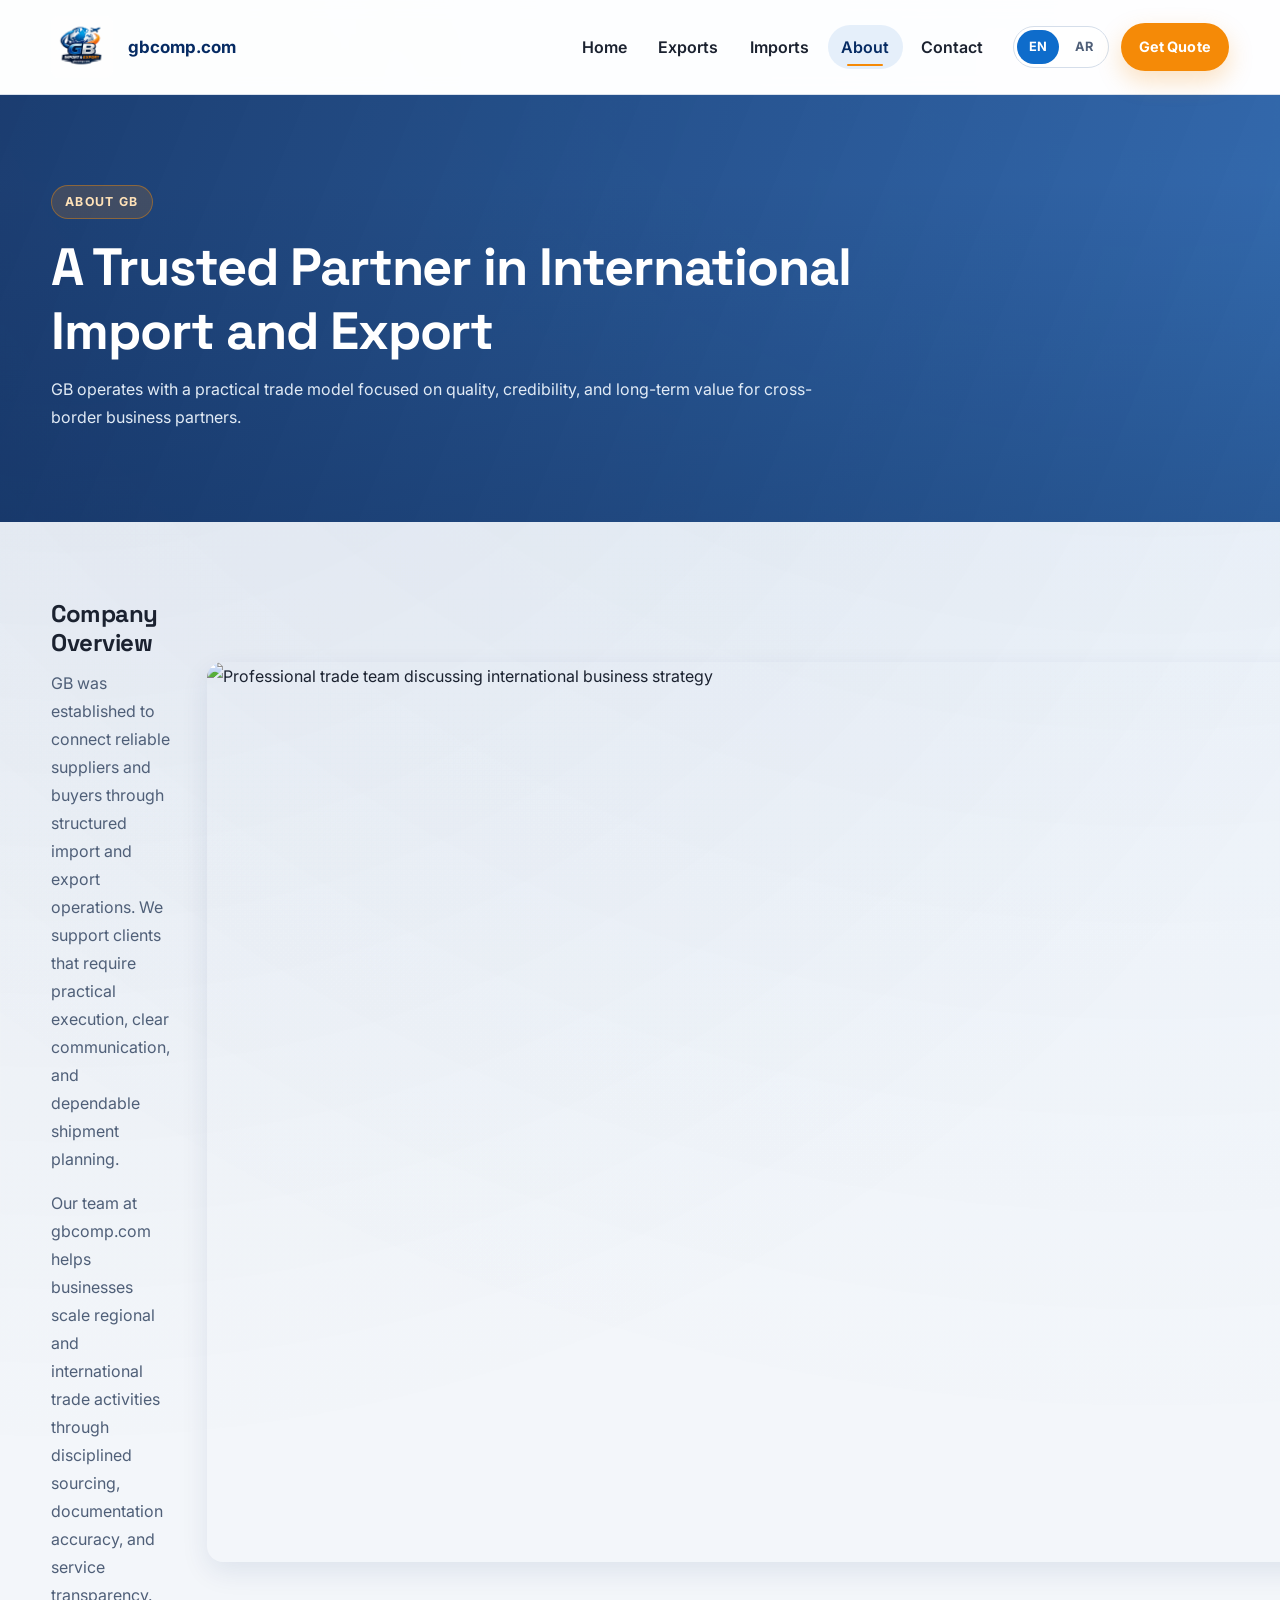
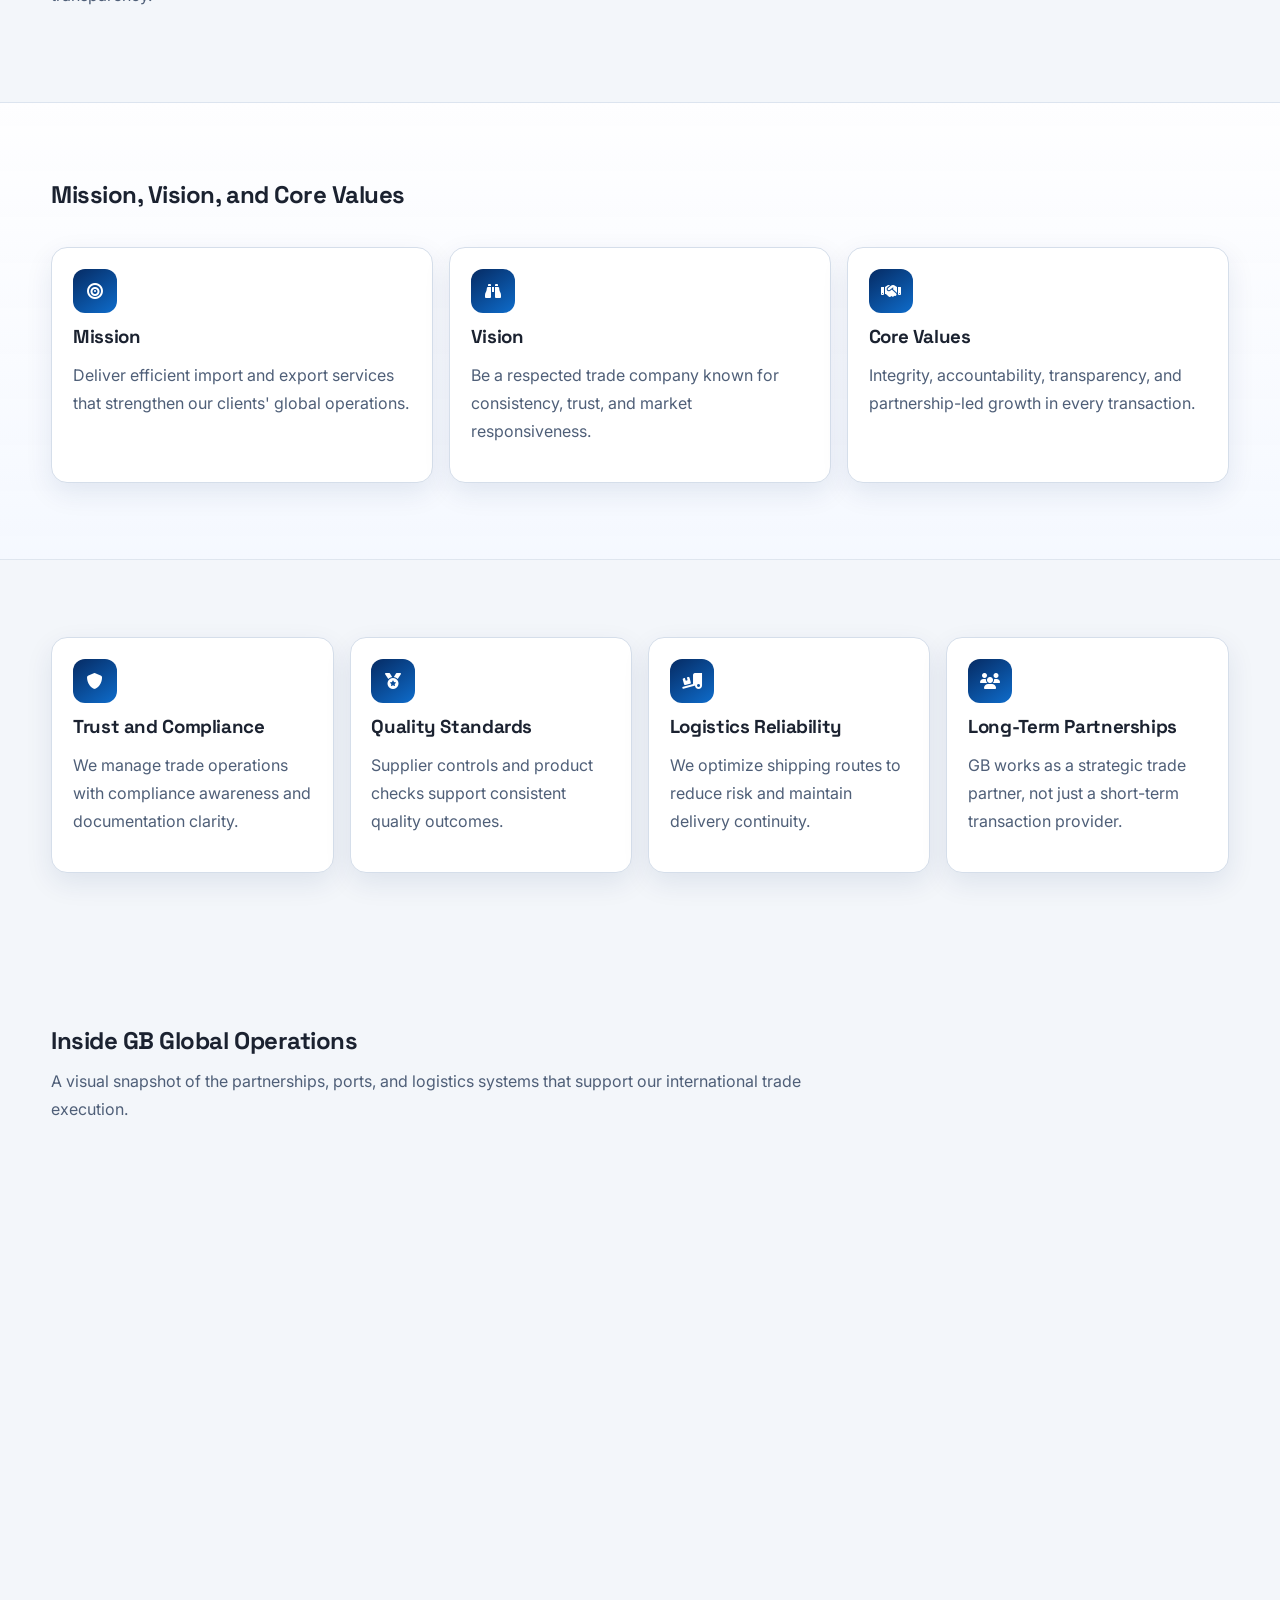
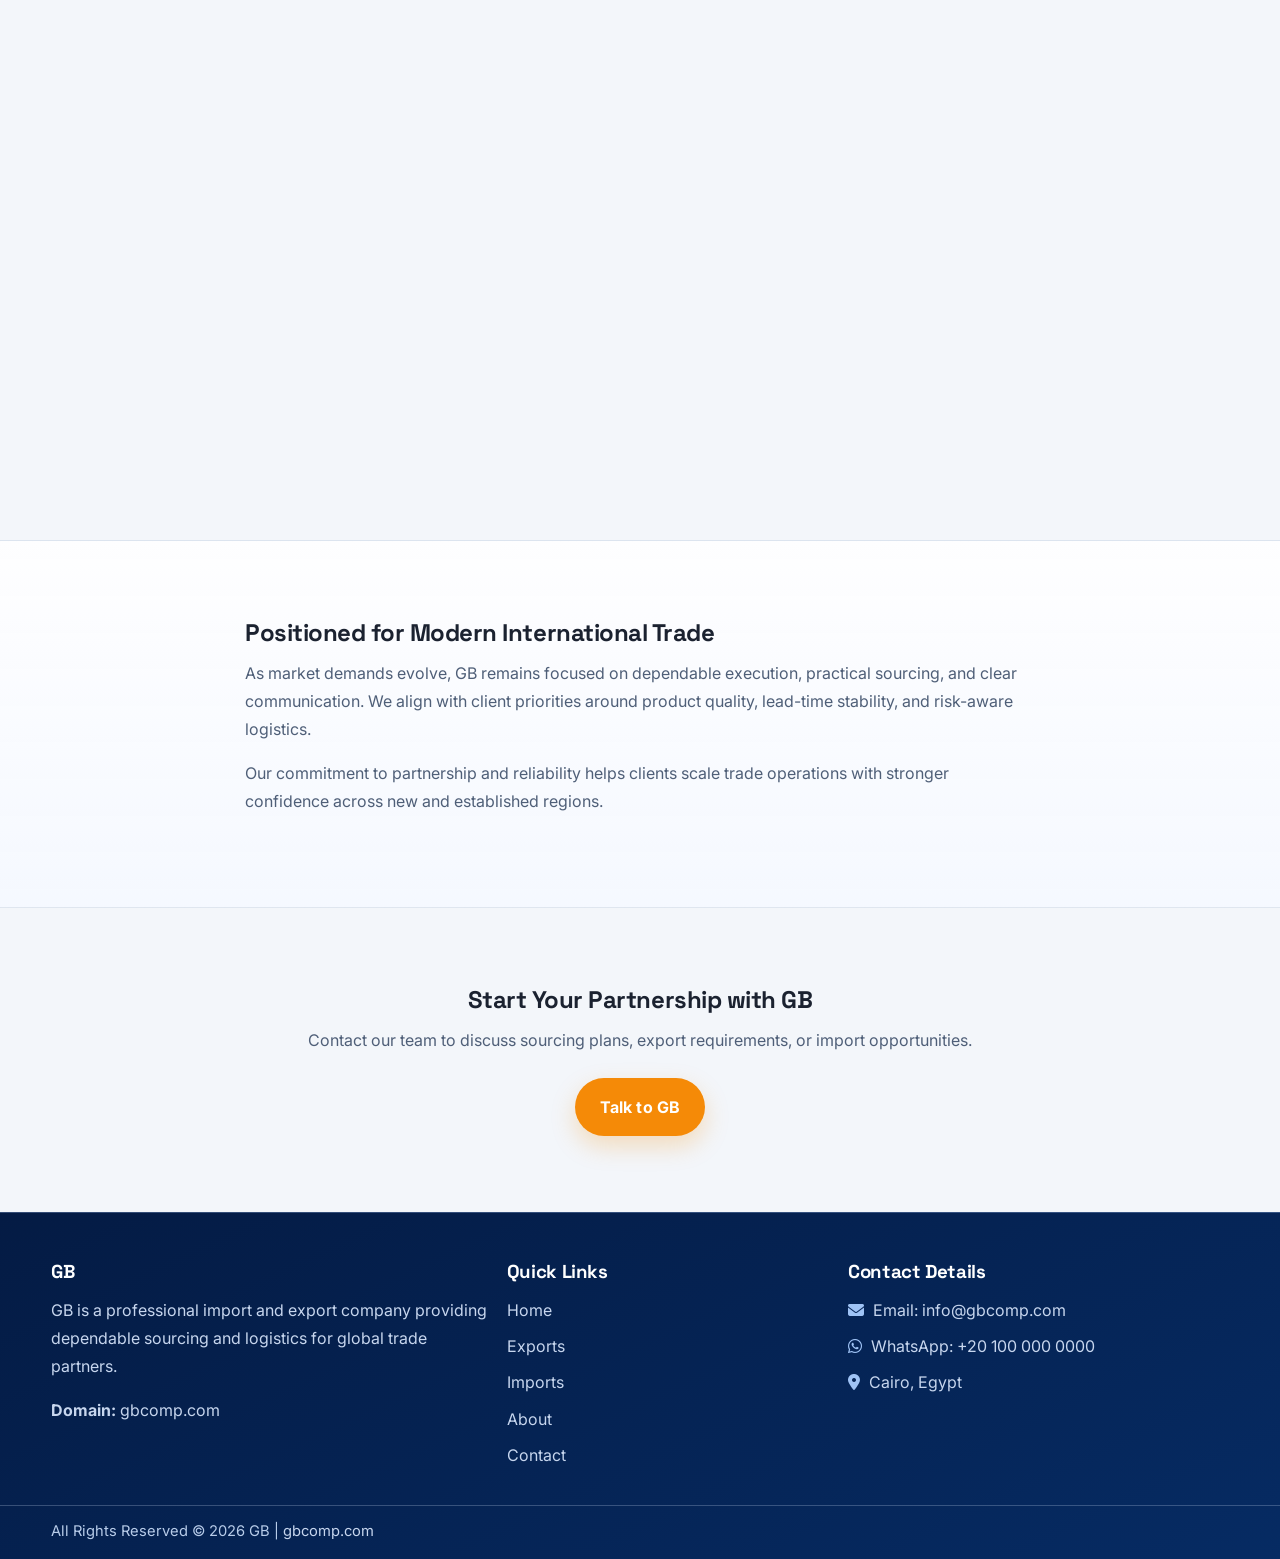
==== about.html @ 56ac0a10 "Add files via upload" ====
<!DOCTYPE html>
<html lang="en" dir="ltr">
<head>
  <meta charset="UTF-8">
  <meta name="viewport" content="width=device-width, initial-scale=1.0">
  <title>About GB | International Trade Partner</title>
  <meta name="description" data-meta="description" content="Learn about GB's mission, vision, and values as a professional import and export company.">
  <meta name="keywords" data-meta="keywords" content="about GB, import export company profile, mission vision values, international trade partner">
  <meta name="robots" content="index, follow">
  <link rel="canonical" href="https://gbcomp.com/about.html">
  <link rel="alternate" hreflang="en" href="https://gbcomp.com/about.html">
  <link rel="alternate" hreflang="ar" href="https://gbcomp.com/about.html?lang=ar">
  <meta property="og:type" content="website">
  <meta property="og:url" content="https://gbcomp.com/about.html">
  <meta property="og:title" data-meta="og:title" content="About GB | International Trade Partner">
  <meta property="og:description" data-meta="og:description" content="Discover GB's company profile, values, and long-term trade approach.">
  <meta property="og:image" content="https://source.unsplash.com/1600x900/?global,trade,shipping,meeting">
  <meta property="og:site_name" content="GB - gbcomp.com">
  <meta name="twitter:card" content="summary_large_image">
  <meta name="twitter:title" data-meta="twitter:title" content="About GB | International Trade Partner">
  <meta name="twitter:description" data-meta="twitter:description" content="Discover GB's company profile, values, and long-term trade approach.">
  <meta name="twitter:image" content="https://source.unsplash.com/1600x900/?international,business,logistics">
  <link rel="preconnect" href="https://fonts.googleapis.com">
  <link rel="preconnect" href="https://fonts.gstatic.com" crossorigin>
  <link href="https://fonts.googleapis.com/css2?family=Cairo:wght@400;500;600;700&family=Inter:wght@400;500;600;700&family=Noto+Kufi+Arabic:wght@400;500;700&family=Space+Grotesk:wght@500;600;700&family=Tajawal:wght@400;500;700&display=swap" rel="stylesheet">
  <link rel="stylesheet" href="https://cdnjs.cloudflare.com/ajax/libs/font-awesome/6.5.2/css/all.min.css">
  <link rel="stylesheet" href="style.css">
  <script defer src="script.js"></script>
  <script type="application/ld+json">
    {
      "@context": "https://schema.org",
      "@type": "Organization",
      "name": "GB",
      "url": "https://gbcomp.com/",
      "email": "info@gbcomp.com",
      "telephone": "+20 100 000 0000",
      "address": {
        "@type": "PostalAddress",
        "addressLocality": "Cairo",
        "addressCountry": "EG"
      }
    }
  </script>
</head>
<body data-page="about">
  <header class="site-header">
    <div class="container nav-wrap">
      <a class="brand" href="index.html" aria-label="GB Home">
        <img class="brand-logo" src="logo.svg" alt="GB Company Logo" width="220" height="60" decoding="async">
        <span class="brand-text">gbcomp.com</span>
      </a>

      <button class="nav-toggle" aria-expanded="false" aria-controls="site-nav" aria-label="Toggle menu">
        <i class="fa-solid fa-bars"></i>
      </button>

      <nav class="site-nav" id="site-nav" aria-label="Main navigation">
        <ul>
          <li><a href="index.html" data-i18n="common.nav.home">Home</a></li>
          <li><a href="exports.html" data-i18n="common.nav.exports">Exports</a></li>
          <li><a href="imports.html" data-i18n="common.nav.imports">Imports</a></li>
          <li><a href="about.html" data-i18n="common.nav.about">About</a></li>
          <li><a href="contact.html" data-i18n="common.nav.contact" data-open-contact-modal="true">Contact</a></li>
        </ul>

        <div class="nav-actions">
          <div class="lang-switch" role="group" aria-label="Language switcher">
            <button class="lang-btn" type="button" data-lang-btn="en">EN</button>
            <button class="lang-btn" type="button" data-lang-btn="ar">AR</button>
          </div>
          <a class="btn btn-sm" href="contact.html" data-i18n="common.nav.quote">Get Quote</a>
        </div>
      </nav>
    </div>
  </header>

  <main>
    <section class="page-hero" style="--hero-image: url('https://source.unsplash.com/1800x900/?global,shipping,operations,trade');">
      <div class="container reveal">
        <span class="eyebrow" data-i18n="about.hero.eyebrow">About GB</span>
        <h1 data-i18n="about.hero.title">A Trusted Partner in International Import and Export</h1>
        <p data-i18n="about.hero.text">GB operates with a practical trade model focused on quality, credibility, and long-term value for cross-border business partners.</p>
      </div>
    </section>

    <section class="section">
      <div class="container split-grid">
        <div class="reveal">
          <h2 data-i18n="about.overview.title">Company Overview</h2>
          <p data-i18n="about.overview.p1">GB was established to connect reliable suppliers and buyers through structured import and export operations. We support clients that require practical execution, clear communication, and dependable shipment planning.</p>
          <p data-i18n="about.overview.p2">Our team at gbcomp.com helps businesses scale regional and international trade activities through disciplined sourcing, documentation accuracy, and service transparency.</p>
        </div>
        <div class="media-panel reveal">
          <img src="https://source.unsplash.com/1200x900/?business,partnership,global,office" loading="lazy" width="1200" height="900" alt="Professional trade team discussing international business strategy" data-i18n-alt="about.alt.overviewImage">
        </div>
      </div>
    </section>

    <section class="section section-soft">
      <div class="container">
        <div class="section-heading reveal">
          <h2 data-i18n="about.mvv.title">Mission, Vision, and Core Values</h2>
        </div>

        <div class="card-grid card-grid-3">
          <article class="service-card reveal">
            <i class="fa-solid fa-bullseye"></i>
            <h3 data-i18n="about.mvv.missionTitle">Mission</h3>
            <p data-i18n="about.mvv.missionText">Deliver efficient import and export services that strengthen our clients' global operations.</p>
          </article>
          <article class="service-card reveal">
            <i class="fa-solid fa-binoculars"></i>
            <h3 data-i18n="about.mvv.visionTitle">Vision</h3>
            <p data-i18n="about.mvv.visionText">Be a respected trade company known for consistency, trust, and market responsiveness.</p>
          </article>
          <article class="service-card reveal">
            <i class="fa-solid fa-handshake"></i>
            <h3 data-i18n="about.mvv.valuesTitle">Core Values</h3>
            <p data-i18n="about.mvv.valuesText">Integrity, accountability, transparency, and partnership-led growth in every transaction.</p>
          </article>
        </div>
      </div>
    </section>

    <section class="section">
      <div class="container card-grid card-grid-4">
        <article class="service-card reveal">
          <i class="fa-solid fa-shield"></i>
          <h3 data-i18n="about.positioning.p1Title">Trust and Compliance</h3>
          <p data-i18n="about.positioning.p1Text">We manage trade operations with compliance awareness and documentation clarity.</p>
        </article>
        <article class="service-card reveal">
          <i class="fa-solid fa-medal"></i>
          <h3 data-i18n="about.positioning.p2Title">Quality Standards</h3>
          <p data-i18n="about.positioning.p2Text">Supplier controls and product checks support consistent quality outcomes.</p>
        </article>
        <article class="service-card reveal">
          <i class="fa-solid fa-truck-ramp-box"></i>
          <h3 data-i18n="about.positioning.p3Title">Logistics Reliability</h3>
          <p data-i18n="about.positioning.p3Text">We optimize shipping routes to reduce risk and maintain delivery continuity.</p>
        </article>
        <article class="service-card reveal">
          <i class="fa-solid fa-users"></i>
          <h3 data-i18n="about.positioning.p4Title">Long-Term Partnerships</h3>
          <p data-i18n="about.positioning.p4Text">GB works as a strategic trade partner, not just a short-term transaction provider.</p>
        </article>
      </div>
    </section>

    <section class="section">
      <div class="container">
        <div class="section-heading reveal">
          <h2 data-i18n="about.visuals.title">Inside GB Global Operations</h2>
          <p data-i18n="about.visuals.text">A visual snapshot of the partnerships, ports, and logistics systems that support our international trade execution.</p>
        </div>

        <div class="visual-grid">
          <figure class="visual-card reveal">
            <img src="https://source.unsplash.com/1200x900/?container,port,cranes" loading="lazy" width="1200" height="900" alt="Container port operations with cranes and freight activity" data-i18n-alt="about.alt.visual1">
            <figcaption data-i18n="about.visuals.cap1">Port Coordination</figcaption>
          </figure>
          <figure class="visual-card reveal">
            <img src="https://source.unsplash.com/1200x900/?business,handshake,meeting" loading="lazy" width="1200" height="900" alt="Business handshake symbolizing long-term international partnership" data-i18n-alt="about.alt.visual2">
            <figcaption data-i18n="about.visuals.cap2">Strategic Partnerships</figcaption>
          </figure>
          <figure class="visual-card reveal">
            <img src="https://source.unsplash.com/1200x900/?warehouse,logistics,distribution" loading="lazy" width="1200" height="900" alt="Logistics warehouse and distribution operations for global trade" data-i18n-alt="about.alt.visual3">
            <figcaption data-i18n="about.visuals.cap3">Integrated Logistics</figcaption>
          </figure>
        </div>
      </div>
    </section>

    <section class="section section-soft">
      <div class="container narrow reveal">
        <h2 data-i18n="about.seo.title">Positioned for Modern International Trade</h2>
        <p data-i18n="about.seo.p1">As market demands evolve, GB remains focused on dependable execution, practical sourcing, and clear communication. We align with client priorities around product quality, lead-time stability, and risk-aware logistics.</p>
        <p data-i18n="about.seo.p2">Our commitment to partnership and reliability helps clients scale trade operations with stronger confidence across new and established regions.</p>
      </div>
    </section>

    <section class="section cta-band">
      <div class="container reveal">
        <h2 data-i18n="about.cta.title">Start Your Partnership with GB</h2>
        <p data-i18n="about.cta.text">Contact our team to discuss sourcing plans, export requirements, or import opportunities.</p>
        <a class="btn" href="contact.html" data-i18n="about.cta.button">Talk to GB</a>
      </div>
    </section>
  </main>

  <footer class="site-footer">
    <div class="container footer-grid">
      <div>
        <h3 data-i18n="common.footer.company">GB</h3>
        <p data-i18n="common.footer.about">GB is a professional import and export company providing dependable sourcing and logistics for global trade partners.</p>
        <p>
          <strong data-i18n="common.footer.domain">Domain:</strong>
          <a href="https://gbcomp.com/">gbcomp.com</a>
        </p>
      </div>
      <div>
        <h3 data-i18n="common.footer.quickLinks">Quick Links</h3>
        <ul class="footer-links">
          <li><a href="index.html" data-i18n="common.nav.home">Home</a></li>
          <li><a href="exports.html" data-i18n="common.nav.exports">Exports</a></li>
          <li><a href="imports.html" data-i18n="common.nav.imports">Imports</a></li>
          <li><a href="about.html" data-i18n="common.nav.about">About</a></li>
          <li><a href="contact.html" data-i18n="common.nav.contact">Contact</a></li>
        </ul>
      </div>
      <div>
        <h3 data-i18n="common.footer.contact">Contact Details</h3>
        <ul class="footer-contact">
          <li><i class="fa-solid fa-envelope"></i> <span data-i18n="common.footer.emailLabel">Email:</span> <a href="mailto:info@gbcomp.com">info@gbcomp.com</a></li>
          <li><i class="fa-brands fa-whatsapp"></i> <span data-i18n="common.footer.whatsappLabel">WhatsApp:</span> <a href="https://wa.me/201000000000" target="_blank" rel="noopener">+20 100 000 0000</a></li>
          <li><i class="fa-solid fa-location-dot"></i> <span data-i18n="common.footer.address">Cairo, Egypt</span></li>
        </ul>
      </div>
    </div>
    <div class="footer-bottom">
      <div class="container">
        <p><span data-i18n="common.footer.rights">All Rights Reserved</span> &copy; <span data-year></span> GB | <a href="https://gbcomp.com/">gbcomp.com</a></p>
      </div>
    </div>
  </footer>
  <!-- Quick Contact Modal: edit contact details and labels here if needed -->
  <div class="contact-modal" data-contact-modal aria-hidden="true">
    <div class="contact-modal-panel" role="dialog" aria-modal="true" aria-labelledby="contact-modal-title">
      <button class="modal-close" type="button" data-close-contact-modal aria-label="Close contact form">
        <i class="fa-solid fa-xmark"></i>
      </button>

      <div class="modal-grid">
        <aside class="modal-info">
          <span class="modal-eyebrow" data-i18n="contact.modal.eyebrow">Contact Team</span>
          <h2 id="contact-modal-title" data-i18n="contact.modal.title">Contact Us</h2>
          <p class="modal-lead" data-i18n="contact.modal.text">Connect with GB for import and export planning, sourcing support, and commercial quotations.</p>

          <ul class="modal-contact-list">
            <!-- Editable contact details -->
            <li>
              <i class="fa-solid fa-envelope"></i>
              <div>
                <h3 data-i18n="contact.info.emailTitle">Email</h3>
                <a href="mailto:info@gbcomp.com">info@gbcomp.com</a>
              </div>
            </li>
            <li>
              <i class="fa-brands fa-whatsapp"></i>
              <div>
                <h3 data-i18n="contact.info.whatsappTitle">WhatsApp</h3>
                <a href="https://wa.me/201000000000" target="_blank" rel="noopener">+20 100 000 0000</a>
              </div>
            </li>
            <li>
              <i class="fa-solid fa-location-dot"></i>
              <div>
                <h3 data-i18n="contact.info.addressTitle">Address</h3>
                <p data-i18n="contact.info.addressText">Cairo, Egypt</p>
              </div>
            </li>
            <li>
              <i class="fa-solid fa-clock"></i>
              <div>
                <h3 data-i18n="contact.info.hoursTitle">Business Hours</h3>
                <p data-i18n="contact.info.hoursLine1">Monday - Friday: 9:00 AM - 6:00 PM</p>
                <p data-i18n="contact.info.hoursLine2">Saturday: 10:00 AM - 2:00 PM</p>
              </div>
            </li>
          </ul>
        </aside>

        <section class="modal-form-block">
          <h3 data-i18n="contact.form.title">Send Us a Message</h3>
          <p data-i18n="contact.form.text">Use the form for quotations, sourcing requests, and partnership discussions.</p>

          <form id="contact-modal-form" class="modal-form" action="#" method="post">
            <label for="modal-full-name" data-i18n="contact.form.nameLabel">Full Name</label>
            <input id="modal-full-name" name="modal-full-name" type="text" required data-i18n-placeholder="contact.form.namePlaceholder" placeholder="Your full name">

            <label for="modal-email" data-i18n="contact.form.emailLabel">Email</label>
            <input id="modal-email" name="modal-email" type="email" required data-i18n-placeholder="contact.form.emailPlaceholder" placeholder="your@email.com">

            <label for="modal-phone" data-i18n="contact.form.phoneLabel">Phone</label>
            <input id="modal-phone" name="modal-phone" type="tel" required data-i18n-placeholder="contact.form.phonePlaceholder" placeholder="+20 100 000 0000">

            <label for="modal-subject" data-i18n="contact.form.subjectLabel">Subject</label>
            <input id="modal-subject" name="modal-subject" type="text" required data-i18n-placeholder="contact.form.subjectPlaceholder" placeholder="Inquiry subject">

            <label for="modal-message" data-i18n="contact.form.messageLabel">Message</label>
            <textarea id="modal-message" name="modal-message" rows="4" required data-i18n-placeholder="contact.form.messagePlaceholder" placeholder="Tell us about your requirement"></textarea>

            <button class="btn" type="submit" data-i18n="contact.form.submit">Submit Inquiry</button>
            <p class="modal-form-status" aria-live="polite"></p>
          </form>
        </section>
      </div>
    </div>
  </div>
</body>
</html>
---- style.css ----
:root {
  --color-primary: #062b63;
  --color-secondary: #0e6ccb;
  --color-accent: #f58a07;
  --color-bg: #f3f6fa;
  --color-white: #ffffff;
  --color-text: #1b2230;
  --color-muted: #4f5f78;
  --color-border: #d5deea;
  --color-footer: #041b44;
  --color-footer-muted: #c7d6ee;

  --radius-sm: 10px;
  --radius-md: 16px;
  --radius-lg: 24px;
  --radius-pill: 999px;

  --shadow-sm: 0 10px 28px rgba(6, 43, 99, 0.09);
  --shadow-md: 0 18px 40px rgba(6, 43, 99, 0.13);
  --shadow-lg: 0 24px 54px rgba(4, 27, 68, 0.18);

  --space-1: 0.5rem;
  --space-2: 0.75rem;
  --space-3: 1rem;
  --space-4: 1.25rem;
  --space-5: 1.5rem;
  --space-6: 2rem;
  --space-7: 2.5rem;
  --space-8: 3.5rem;

  --max-width: 1180px;
  --transition: 220ms ease;

  --font-body-en: "Inter", "Source Sans 3", sans-serif;
  --font-heading-en: "Space Grotesk", "Inter", sans-serif;
  --font-body-ar: "Cairo", "Tajawal", sans-serif;
  --font-heading-ar: "Noto Kufi Arabic", "Cairo", sans-serif;
}

* {
  box-sizing: border-box;
}

html {
  scroll-behavior: smooth;
}

body {
  margin: 0;
  color: var(--color-text);
  font-family: var(--font-body-en);
  line-height: 1.75;
  text-align: start;
  background:
    radial-gradient(circle at 90% -10%, rgba(14, 108, 203, 0.08), transparent 36%),
    radial-gradient(circle at 5% 0%, rgba(6, 43, 99, 0.08), transparent 30%),
    var(--color-bg);
}

body.modal-open {
  overflow: hidden;
}

html[lang="ar"] body {
  font-family: var(--font-body-ar);
}

h1,
h2,
h3,
h4 {
  margin: 0 0 0.72rem;
  line-height: 1.22;
  letter-spacing: -0.02em;
  font-family: var(--font-heading-en);
  color: var(--color-text);
}

html[lang="ar"] h1,
html[lang="ar"] h2,
html[lang="ar"] h3,
html[lang="ar"] h4 {
  letter-spacing: 0;
  font-family: var(--font-heading-ar);
}

p {
  margin: 0 0 1rem;
  color: var(--color-muted);
}

a {
  color: inherit;
  text-decoration: none;
}

img {
  width: 100%;
  max-width: 100%;
  display: block;
  border-radius: var(--radius-md);
}

ul {
  margin: 0;
  padding: 0;
  list-style: none;
}

button,
input,
textarea,
a {
  font: inherit;
}

button:focus-visible,
a:focus-visible,
input:focus-visible,
textarea:focus-visible {
  outline: 3px solid rgba(14, 108, 203, 0.35);
  outline-offset: 2px;
}

.container {
  width: min(var(--max-width), 92vw);
  margin-inline: auto;
}

.narrow {
  width: min(790px, 100%);
}

.section {
  padding-block: clamp(4rem, 6vw, 6.6rem);
}

.section-soft {
  background: linear-gradient(180deg, rgba(255, 255, 255, 0.94), rgba(245, 249, 255, 0.9));
  border-block: 1px solid rgba(213, 222, 234, 0.76);
}

.section-heading {
  max-width: 790px;
  margin-block-end: clamp(1.6rem, 3vw, 2.8rem);
}

.eyebrow {
  display: inline-flex;
  align-items: center;
  gap: 0.42rem;
  margin-block-end: 1rem;
  padding: 0.35rem 0.8rem;
  border-radius: var(--radius-pill);
  border: 1px solid rgba(14, 108, 203, 0.25);
  background: rgba(14, 108, 203, 0.08);
  color: var(--color-primary);
  font-size: 0.77rem;
  font-weight: 700;
  text-transform: uppercase;
  letter-spacing: 0.11em;
}

.btn {
  display: inline-flex;
  align-items: center;
  justify-content: center;
  gap: 0.45rem;
  border-radius: var(--radius-pill);
  padding: 0.86rem 1.48rem;
  border: 1px solid transparent;
  color: var(--color-white);
  font-weight: 700;
  letter-spacing: 0.01em;
  background: var(--color-accent);
  box-shadow: 0 10px 24px rgba(245, 138, 7, 0.25);
  transition: transform var(--transition), box-shadow var(--transition), filter var(--transition), background-color var(--transition);
}

.btn:hover {
  transform: translateY(-2px);
  box-shadow: 0 14px 30px rgba(245, 138, 7, 0.3);
  filter: saturate(1.08);
}

.btn:active {
  transform: translateY(0);
}

.btn-outline {
  color: var(--color-primary);
  border-color: rgba(6, 43, 99, 0.4);
  background: transparent;
  box-shadow: none;
}

.btn-outline:hover {
  color: var(--color-white);
  border-color: var(--color-secondary);
  background: var(--color-secondary);
  box-shadow: 0 10px 24px rgba(14, 108, 203, 0.24);
}

.btn-sm {
  font-size: 0.9rem;
  padding: 0.62rem 1.06rem;
}

.site-header {
  position: sticky;
  inset-block-start: 0;
  z-index: 1200;
  backdrop-filter: blur(8px);
  background: rgba(255, 255, 255, 0.94);
  border-block-end: 1px solid rgba(213, 222, 234, 0.9);
}

.nav-wrap {
  min-height: 94px;
  display: flex;
  align-items: center;
  justify-content: space-between;
  gap: 1rem;
}

.brand {
  display: inline-flex;
  align-items: center;
  gap: 0.92rem;
  min-width: 0;
}

.brand-logo {
  height: clamp(50px, 5.4vw, 62px);
  width: auto;
  max-width: clamp(132px, 17vw, 220px);
  object-fit: contain;
  border-radius: 8px;
  display: block;
}

.brand-text {
  font-weight: 700;
  color: var(--color-primary);
  font-size: clamp(0.94rem, 1.6vw, 1.06rem);
  line-height: 1.2;
  white-space: nowrap;
}

.nav-toggle {
  display: none;
  width: 44px;
  height: 44px;
  border: 1px solid var(--color-border);
  border-radius: 11px;
  background: var(--color-white);
  color: var(--color-primary);
  cursor: pointer;
}

.site-nav {
  display: flex;
  align-items: center;
  gap: 1rem;
}

.site-nav ul {
  display: flex;
  align-items: center;
  gap: 0.32rem;
}

.site-nav ul a {
  position: relative;
  display: inline-flex;
  align-items: center;
  justify-content: center;
  border-radius: var(--radius-pill);
  padding: 0.52rem 0.84rem;
  font-weight: 600;
  color: var(--color-text);
  transition: color var(--transition), background-color var(--transition), transform var(--transition);
}

.site-nav ul a:hover,
.site-nav ul a.active {
  color: var(--color-primary);
  background: rgba(14, 108, 203, 0.1);
}

.site-nav ul a.active::after {
  content: "";
  position: absolute;
  inset-inline: 26%;
  inset-block-end: 0.18rem;
  height: 2px;
  border-radius: 10px;
  background: var(--color-accent);
}

.site-nav ul a:hover {
  transform: translateY(-1px);
}

.nav-actions {
  display: flex;
  align-items: center;
  gap: 0.72rem;
}

.lang-switch {
  display: inline-flex;
  align-items: center;
  gap: 0.24rem;
  border: 1px solid var(--color-border);
  border-radius: var(--radius-pill);
  padding: 0.2rem;
  background: var(--color-white);
}

.lang-btn {
  min-width: 42px;
  border: none;
  border-radius: var(--radius-pill);
  padding: 0.35rem 0.65rem;
  font-size: 0.8rem;
  font-weight: 700;
  color: var(--color-muted);
  background: transparent;
  cursor: pointer;
  transition: color var(--transition), background-color var(--transition), transform var(--transition);
}

.lang-btn:hover {
  color: var(--color-primary);
  transform: translateY(-1px);
}

.lang-btn.active {
  color: var(--color-white);
  background: var(--color-secondary);
}

.hero {
  position: relative;
  overflow: hidden;
}

.hero-home {
  position: relative;
  color: #eef5ff;
  padding-block: clamp(4.2rem, 8vw, 7rem) clamp(3.2rem, 6vw, 5.2rem);
  background:
    linear-gradient(110deg, rgba(6, 43, 99, 0.92), rgba(8, 58, 128, 0.82)),
    var(--hero-image) center / cover no-repeat;
}

.hero-home::before,
.hero-home::after {
  content: "";
  position: absolute;
  pointer-events: none;
}

.hero-home::before {
  inset-inline-start: -120px;
  inset-block-start: -110px;
  width: 300px;
  height: 300px;
  border-radius: 50%;
  background: radial-gradient(circle, rgba(14, 108, 203, 0.25), transparent 72%);
}

.hero-home::after {
  inset-inline-end: -150px;
  inset-block-end: -170px;
  width: 340px;
  height: 340px;
  border-radius: 50%;
  background: radial-gradient(circle, rgba(245, 138, 7, 0.22), transparent 73%);
}

.hero-grid {
  display: grid;
  grid-template-columns: 1.08fr 0.92fr;
  gap: clamp(1.4rem, 4vw, 2.8rem);
  align-items: center;
}

.hero-copy h1 {
  font-size: clamp(2rem, 4.8vw, 3.8rem);
  margin-block-end: 1rem;
  color: #ffffff;
}

.hero-copy p {
  color: rgba(232, 242, 255, 0.95);
  font-size: clamp(1rem, 1.3vw, 1.12rem);
}

.hero-actions {
  display: flex;
  flex-wrap: wrap;
  gap: 0.78rem;
  margin-block: 1.7rem 1.15rem;
}

.trust-strip {
  display: flex;
  flex-wrap: wrap;
  gap: 0.58rem;
}

.trust-strip span {
  display: inline-flex;
  align-items: center;
  border-radius: var(--radius-pill);
  padding: 0.36rem 0.72rem;
  border: 1px solid rgba(255, 255, 255, 0.23);
  background: rgba(255, 255, 255, 0.12);
  color: #f5f9ff;
  font-size: 0.83rem;
  font-weight: 600;
}

.hero-home .eyebrow {
  border-color: rgba(245, 138, 7, 0.4);
  background: rgba(245, 138, 7, 0.13);
  color: #ffd9a4;
}

.hero-home .btn-outline {
  color: var(--color-white);
  border-color: rgba(255, 255, 255, 0.52);
}

.hero-home .btn-outline:hover {
  color: var(--color-white);
  border-color: var(--color-white);
  background: rgba(255, 255, 255, 0.14);
}

.hero-visual {
  position: relative;
}

.hero-visual img {
  min-height: 470px;
  object-fit: cover;
  border-radius: var(--radius-lg);
  border: 1px solid rgba(255, 255, 255, 0.48);
  box-shadow: var(--shadow-lg);
}

.hero-float-card {
  position: absolute;
  inset-inline-end: 1rem;
  inset-block-end: 1rem;
  width: min(88%, 338px);
  padding: 1rem 1.06rem;
  border-radius: 16px;
  border: 1px solid rgba(255, 255, 255, 0.34);
  background: rgba(4, 27, 68, 0.84);
  color: #f8fbff;
  box-shadow: var(--shadow-md);
  backdrop-filter: blur(5px);
}

.hero-float-card h3 {
  margin-block-end: 0.7rem;
  font-size: 0.98rem;
  color: #ffffff;
}

.hero-float-card ul {
  display: grid;
  gap: 0.42rem;
}

.hero-float-card li {
  display: flex;
  justify-content: space-between;
  align-items: baseline;
  gap: 0.5rem;
  font-size: 0.91rem;
  color: #d9e6fb;
}

.hero-float-card strong {
  color: #ffffff;
  font-size: 1.04rem;
}

.page-hero {
  position: relative;
  color: #ffffff;
  padding-block: clamp(4rem, 7vw, 6rem) clamp(3rem, 6vw, 4.7rem);
  background:
    linear-gradient(112deg, rgba(6, 43, 99, 0.9), rgba(9, 77, 161, 0.8)),
    var(--hero-image) center / cover no-repeat;
}

.page-hero::after {
  content: "";
  position: absolute;
  inset: 0;
  pointer-events: none;
  background: linear-gradient(180deg, transparent 20%, rgba(4, 27, 68, 0.26) 100%);
}

.page-hero .container {
  position: relative;
  z-index: 2;
}

.page-hero h1 {
  font-size: clamp(1.95rem, 4.2vw, 3.28rem);
  max-width: 860px;
  color: #ffffff;
}

.page-hero p {
  max-width: 770px;
  color: rgba(240, 247, 255, 0.93);
}

.page-hero .eyebrow {
  border-color: rgba(245, 138, 7, 0.42);
  background: rgba(245, 138, 7, 0.16);
  color: #ffe2b8;
}

.gallery-grid {
  display: grid;
  gap: 1rem;
  grid-template-columns: repeat(12, minmax(0, 1fr));
}

.gallery-item {
  position: relative;
  overflow: hidden;
  border-radius: var(--radius-md);
  border: 1px solid rgba(213, 222, 234, 0.9);
  box-shadow: var(--shadow-sm);
  background: var(--color-white);
  isolation: isolate;
}

.gallery-item img {
  width: 100%;
  height: 100%;
  object-fit: cover;
  border-radius: 0;
  min-height: 270px;
  transition: transform 650ms ease;
}

.gallery-item:hover img {
  transform: scale(1.06);
}

.gallery-item figcaption {
  position: absolute;
  inset-inline: 0;
  inset-block-end: 0;
  padding: 0.8rem 1rem;
  color: #ffffff;
  font-weight: 600;
  background: linear-gradient(180deg, transparent, rgba(4, 27, 68, 0.78));
}

.gallery-item {
  grid-column: span 4;
}

.gallery-item.wide {
  grid-column: span 8;
}

.gallery-item.tall {
  grid-row: span 2;
}

.split-grid {
  display: grid;
  grid-template-columns: 1fr 1fr;
  align-items: center;
  gap: clamp(1.2rem, 3vw, 2.3rem);
}

.split-card {
  border: 1px solid var(--color-border);
  border-radius: var(--radius-lg);
  padding: clamp(1rem, 2vw, 1.75rem);
  background: var(--color-white);
  box-shadow: var(--shadow-sm);
}

.media-panel img {
  min-height: 390px;
  object-fit: cover;
  box-shadow: var(--shadow-sm);
}

.check-list {
  display: grid;
  gap: 0.65rem;
  margin-block-start: 1.15rem;
}

.check-list li {
  display: flex;
  align-items: flex-start;
  gap: 0.6rem;
}

.check-list i {
  color: var(--color-secondary);
  margin-block-start: 0.28rem;
}

.card-grid {
  display: grid;
  gap: 1rem;
}

.card-grid-4 {
  grid-template-columns: repeat(4, minmax(0, 1fr));
}

.card-grid-3 {
  grid-template-columns: repeat(3, minmax(0, 1fr));
}

.service-card,
.link-card,
.form-card,
.contact-info {
  height: 100%;
  padding: 1.3rem;
  border-radius: var(--radius-md);
  border: 1px solid var(--color-border);
  background: var(--color-white);
  box-shadow: var(--shadow-sm);
  transition: transform var(--transition), box-shadow var(--transition), border-color var(--transition), background-color var(--transition);
}

.service-card:hover,
.link-card:hover,
.form-card:hover,
.contact-info:hover {
  transform: translateY(-5px);
  box-shadow: var(--shadow-md);
  border-color: #b9cbe2;
}

.service-card i {
  width: 44px;
  height: 44px;
  margin-block-end: 0.84rem;
  border-radius: 12px;
  display: grid;
  place-items: center;
  color: var(--color-white);
  background: linear-gradient(145deg, var(--color-primary), var(--color-secondary));
}

.link-card {
  display: block;
}

.link-card span {
  display: inline-flex;
  align-items: center;
  gap: 0.45rem;
  margin-block-start: 0.5rem;
  font-weight: 700;
  color: var(--color-secondary);
}

.link-card:hover span {
  color: var(--color-primary);
}

.product-grid {
  display: grid;
  grid-template-columns: repeat(auto-fit, minmax(260px, 1fr));
  gap: 1rem;
}

.product-card {
  position: relative;
  border-radius: var(--radius-md);
  overflow: hidden;
  border: 1px solid var(--color-border);
  background: var(--color-white);
  box-shadow: var(--shadow-sm);
  transition: transform var(--transition), box-shadow var(--transition), border-color var(--transition);
}

.product-card:hover {
  transform: translateY(-6px);
  box-shadow: var(--shadow-md);
  border-color: #b9cbe2;
}

.product-media {
  position: relative;
  overflow: hidden;
}

.product-media img {
  width: 100%;
  border-radius: 0;
  object-fit: cover;
  aspect-ratio: 16 / 10;
  min-height: 220px;
  transition: transform 620ms ease;
}

.product-card:hover .product-media img {
  transform: scale(1.06);
}

.product-media::after {
  content: "";
  position: absolute;
  inset: auto 0 0 0;
  height: 56%;
  background: linear-gradient(180deg, transparent, rgba(4, 27, 68, 0.7));
}

.tag {
  position: absolute;
  inset-inline-start: 0.9rem;
  inset-block-end: 0.9rem;
  z-index: 2;
  display: inline-flex;
  align-items: center;
  border-radius: var(--radius-pill);
  padding: 0.28rem 0.76rem;
  font-size: 0.77rem;
  font-weight: 700;
  color: #ffffff;
  background: var(--color-secondary);
  box-shadow: 0 8px 20px rgba(6, 43, 99, 0.26);
}

.product-content {
  padding: 1.05rem 1rem 1.16rem;
}

.product-content h3 {
  margin-block-end: 0.52rem;
  font-size: 1.08rem;
}

.product-content p {
  margin-bottom: 0;
}

.visual-grid {
  display: grid;
  grid-template-columns: repeat(3, minmax(0, 1fr));
  gap: 1rem;
}

.visual-card {
  margin: 0;
  position: relative;
  overflow: hidden;
  border-radius: var(--radius-md);
  border: 1px solid var(--color-border);
  box-shadow: var(--shadow-sm);
}

.visual-card img {
  min-height: 280px;
  object-fit: cover;
  border-radius: 0;
  transition: transform 650ms ease;
}

.visual-card:hover img {
  transform: scale(1.05);
}

.visual-card figcaption {
  position: absolute;
  inset-inline: 0;
  inset-block-end: 0;
  padding: 0.76rem 0.9rem;
  color: #ffffff;
  font-weight: 600;
  background: linear-gradient(180deg, transparent, rgba(4, 27, 68, 0.76));
}

.contact-grid {
  display: grid;
  grid-template-columns: 1.05fr 0.95fr;
  gap: 1rem;
}

.contact-cover {
  margin: -1.3rem -1.3rem 1.1rem;
  border-radius: 16px 16px 0 0;
  overflow: hidden;
}

.contact-cover img {
  border-radius: 0;
  min-height: 220px;
  object-fit: cover;
}

.form-card form {
  display: grid;
  gap: 0.56rem;
}

.form-card label {
  color: var(--color-text);
  font-weight: 600;
}

.form-card input,
.form-card textarea {
  width: 100%;
  border: 1px solid var(--color-border);
  border-radius: 12px;
  padding: 0.72rem 0.84rem;
  color: var(--color-text);
  background: #fbfdff;
  transition: border-color var(--transition), box-shadow var(--transition), background-color var(--transition);
}

.form-card input:hover,
.form-card textarea:hover {
  border-color: #bfd0e6;
}

.form-card input:focus,
.form-card textarea:focus {
  outline: none;
  border-color: var(--color-secondary);
  background: var(--color-white);
  box-shadow: 0 0 0 3px rgba(14, 108, 203, 0.16);
}

.form-status {
  min-height: 1.2rem;
  font-weight: 700;
  margin-block-start: 0.25rem;
}

.form-status.success {
  color: var(--color-secondary);
}

.contact-info ul {
  display: grid;
  gap: 0.95rem;
}

.contact-info li {
  display: flex;
  gap: 0.72rem;
  align-items: flex-start;
}

.contact-info i {
  width: 36px;
  height: 36px;
  display: grid;
  place-items: center;
  border-radius: 10px;
  color: var(--color-white);
  background: var(--color-secondary);
  margin-block-start: 0.12rem;
}

.map-placeholder {
  margin-block-start: 1rem;
  border-radius: var(--radius-md);
  overflow: hidden;
  border: 1px solid var(--color-border);
  box-shadow: var(--shadow-sm);
}

.map-placeholder img {
  min-height: 340px;
  object-fit: cover;
}

.contact-modal {
  position: fixed;
  inset: 0;
  z-index: 2000;
  padding: 1rem;
  display: grid;
  place-items: center;
  background: rgba(4, 27, 68, 0.62);
  backdrop-filter: blur(3px);
  opacity: 0;
  visibility: hidden;
  pointer-events: none;
  transition: opacity var(--transition), visibility var(--transition), backdrop-filter var(--transition);
}

.contact-modal.is-open {
  opacity: 1;
  visibility: visible;
  pointer-events: auto;
}

.contact-modal-panel {
  position: relative;
  width: min(1020px, 100%);
  max-height: min(92vh, 780px);
  overflow-y: auto;
  padding: 1.2rem;
  border-radius: var(--radius-lg);
  border: 1px solid rgba(213, 222, 234, 0.9);
  background: #f8fbff;
  box-shadow: var(--shadow-lg);
  transform: translateY(16px) scale(0.96);
  opacity: 0;
  transition: transform 340ms ease, opacity 340ms ease;
}

.contact-modal.is-open .contact-modal-panel {
  transform: translateY(0) scale(1);
  opacity: 1;
}

.modal-close {
  position: absolute;
  inset-inline-end: 0.85rem;
  inset-block-start: 0.85rem;
  width: 38px;
  height: 38px;
  border: 1px solid var(--color-border);
  border-radius: 12px;
  color: var(--color-primary);
  background: #ffffff;
  display: grid;
  place-items: center;
  cursor: pointer;
  transition: transform var(--transition), background-color var(--transition), color var(--transition), border-color var(--transition);
}

.modal-close:hover {
  transform: translateY(-1px);
  background: var(--color-primary);
  border-color: var(--color-primary);
  color: #ffffff;
}

.modal-grid {
  display: grid;
  grid-template-columns: 0.95fr 1.05fr;
  gap: 1.05rem;
}

.modal-info {
  border-radius: 18px;
  padding: 1.2rem 1.1rem;
  color: #eaf2ff;
  border: 1px solid rgba(255, 255, 255, 0.2);
  background: linear-gradient(145deg, #062b63, #0b4d9f);
  box-shadow: 0 16px 36px rgba(6, 43, 99, 0.28);
}

.modal-eyebrow {
  display: inline-flex;
  align-items: center;
  border-radius: var(--radius-pill);
  padding: 0.34rem 0.7rem;
  margin-block-end: 0.8rem;
  font-size: 0.75rem;
  font-weight: 700;
  letter-spacing: 0.11em;
  text-transform: uppercase;
  color: #ffe0b1;
  background: rgba(245, 138, 7, 0.16);
  border: 1px solid rgba(245, 138, 7, 0.34);
}

.modal-info h2 {
  color: #ffffff;
  margin-block-end: 0.68rem;
}

.modal-lead {
  color: rgba(228, 238, 252, 0.94);
  margin-block-end: 1rem;
}

.modal-contact-list {
  display: grid;
  gap: 0.82rem;
}

.modal-contact-list li {
  display: flex;
  align-items: flex-start;
  gap: 0.62rem;
  border: 1px solid rgba(255, 255, 255, 0.16);
  border-radius: 12px;
  padding: 0.62rem;
  background: rgba(255, 255, 255, 0.08);
}

.modal-contact-list i {
  width: 34px;
  height: 34px;
  display: grid;
  place-items: center;
  border-radius: 10px;
  color: var(--color-primary);
  background: rgba(255, 255, 255, 0.9);
}

.modal-contact-list h3 {
  margin-block-end: 0.2rem;
  color: #ffffff;
  font-size: 0.96rem;
}

.modal-contact-list p,
.modal-contact-list a {
  margin: 0;
  color: #e1ecff;
  font-size: 0.94rem;
}

.modal-form-block {
  border: 1px solid var(--color-border);
  border-radius: 18px;
  background: #ffffff;
  box-shadow: var(--shadow-sm);
  padding: 1.2rem 1.1rem;
}

.modal-form-block h3 {
  margin-block-end: 0.56rem;
}

.modal-form-block > p {
  margin-block-end: 0.9rem;
}

.modal-form {
  display: grid;
  gap: 0.52rem;
}

.modal-form label {
  color: var(--color-text);
  font-weight: 600;
}

.modal-form input,
.modal-form textarea {
  width: 100%;
  border: 1px solid var(--color-border);
  border-radius: 12px;
  padding: 0.7rem 0.82rem;
  color: var(--color-text);
  background: #fbfdff;
  transition: border-color var(--transition), box-shadow var(--transition), background-color var(--transition);
}

.modal-form input:hover,
.modal-form textarea:hover {
  border-color: #bfd0e6;
}

.modal-form input:focus,
.modal-form textarea:focus {
  outline: none;
  border-color: var(--color-secondary);
  background: #ffffff;
  box-shadow: 0 0 0 3px rgba(14, 108, 203, 0.16);
}

.modal-form-status {
  min-height: 1.2rem;
  font-weight: 700;
  margin-block-start: 0.2rem;
}

.modal-form-status.success {
  color: var(--color-secondary);
}

.cta-band {
  text-align: center;
  position: relative;
}

.cta-band p {
  max-width: 760px;
  margin-inline: auto;
}

.cta-band .btn {
  margin-top: 0.5rem;
}

.site-footer {
  color: var(--color-footer-muted);
  background: linear-gradient(155deg, #041b44, #062b63);
  border-block-start: 1px solid rgba(199, 214, 238, 0.24);
}

.footer-grid {
  display: grid;
  grid-template-columns: 1.15fr 0.85fr 1fr;
  gap: 1.12rem;
  padding-block: 3rem 2.25rem;
}

.site-footer h3 {
  color: #ffffff;
}

.site-footer p,
.site-footer a {
  color: var(--color-footer-muted);
}

.site-footer a:hover {
  color: #ffffff;
}

.footer-links,
.footer-contact {
  display: grid;
  gap: 0.52rem;
}

.footer-links a,
.footer-contact a {
  transition: color var(--transition);
}

.footer-contact i {
  margin-inline-end: 0.3rem;
  color: #9fc3f5;
}

.footer-bottom {
  border-block-start: 1px solid rgba(199, 214, 238, 0.26);
  padding-block: 0.84rem;
}

.footer-bottom p {
  margin: 0;
  color: #b8cce9;
  font-size: 0.92rem;
}

.reveal {
  opacity: 0;
  transform: translateY(20px) scale(0.985);
  transition: opacity 0.7s ease, transform 0.7s ease;
}

.reveal.in-view {
  opacity: 1;
  transform: translateY(0) scale(1);
}

html[dir="rtl"] .nav-wrap {
  flex-direction: row-reverse;
}

html[dir="rtl"] .site-nav,
html[dir="rtl"] .site-nav ul,
html[dir="rtl"] .nav-actions {
  flex-direction: row-reverse;
}

html[dir="rtl"] .hero-copy,
html[dir="rtl"] .section-heading,
html[dir="rtl"] .split-grid > div,
html[dir="rtl"] .form-card,
html[dir="rtl"] .contact-info,
html[dir="rtl"] .site-footer {
  text-align: right;
}

html[dir="rtl"] .hero-float-card li,
html[dir="rtl"] .footer-contact li,
html[dir="rtl"] .check-list li,
html[dir="rtl"] .contact-info li {
  flex-direction: row-reverse;
}

html[dir="rtl"] .tag {
  inset-inline-start: auto;
  inset-inline-end: 0.9rem;
}

html[dir="rtl"] .link-card .fa-arrow-right,
html[dir="rtl"] .site-footer .fa-arrow-right {
  transform: scaleX(-1);
}

html[dir="rtl"] .footer-contact i {
  margin-inline-end: 0;
  margin-inline-start: 0.3rem;
}

html[dir="rtl"] .modal-form-block,
html[dir="rtl"] .modal-info {
  text-align: right;
}

html[dir="rtl"] .modal-contact-list li {
  flex-direction: row-reverse;
}

html[dir="rtl"] .modal-close {
  inset-inline-end: auto;
  inset-inline-start: 0.85rem;
}

@media (max-width: 1080px) {
  .hero-grid,
  .split-grid,
  .contact-grid {
    grid-template-columns: 1fr;
  }

  .card-grid-4 {
    grid-template-columns: repeat(2, minmax(0, 1fr));
  }

  .card-grid-3,
  .visual-grid {
    grid-template-columns: 1fr;
  }

  .hero-visual img {
    min-height: 420px;
  }

  .gallery-item,
  .gallery-item.wide {
    grid-column: span 6;
  }

  .gallery-item.tall {
    grid-row: auto;
  }

  .footer-grid {
    grid-template-columns: 1fr 1fr;
  }
}

@media (max-width: 900px) {
  .nav-toggle {
    display: inline-grid;
    place-items: center;
  }

  .site-nav {
    position: absolute;
    inset-inline: 0;
    inset-block-start: 94px;
    z-index: 1002;
    padding: 1rem;
    border-block-end: 1px solid var(--color-border);
    background: rgba(255, 255, 255, 0.99);
    box-shadow: var(--shadow-md);
    flex-direction: column;
    align-items: stretch;
    gap: 0.8rem;
    visibility: hidden;
    opacity: 0;
    transform: translateY(-10px);
    pointer-events: none;
    transition: opacity var(--transition), transform var(--transition), visibility var(--transition);
  }

  .site-nav.open {
    visibility: visible;
    opacity: 1;
    transform: translateY(0);
    pointer-events: auto;
  }

  .site-nav ul,
  .nav-actions {
    flex-direction: column;
    align-items: stretch;
  }

  html[dir="rtl"] .site-nav,
  html[dir="rtl"] .site-nav ul,
  html[dir="rtl"] .nav-actions {
    flex-direction: column;
  }

  .site-nav ul a,
  .nav-actions .btn,
  .lang-switch {
    width: 100%;
    justify-content: center;
  }

  .hero-home {
    padding-block-start: 3.8rem;
  }

  .modal-grid {
    grid-template-columns: 1fr;
  }

  .hero-float-card {
    position: static;
    width: 100%;
    margin-block-start: 0.86rem;
  }

  .gallery-item,
  .gallery-item.wide {
    grid-column: span 12;
  }

  .card-grid-4,
  .footer-grid {
    grid-template-columns: 1fr;
  }
}

@media (max-width: 560px) {
  .section {
    padding-block: 3.3rem;
  }

  .container {
    width: min(var(--max-width), 94vw);
  }

  .hero-copy h1 {
    font-size: clamp(1.76rem, 9vw, 2.4rem);
  }

  .page-hero h1 {
    font-size: clamp(1.62rem, 8vw, 2.32rem);
  }

  .hero-visual img,
  .media-panel img,
  .map-placeholder img {
    min-height: 280px;
  }

  .product-media img {
    min-height: 205px;
  }

  .trust-strip span {
    font-size: 0.8rem;
  }

  .brand-logo {
    height: 48px;
    max-width: 176px;
  }

  .contact-modal {
    padding: 0.65rem;
  }

  .contact-modal-panel {
    padding: 0.9rem;
    border-radius: 18px;
  }

  .modal-info,
  .modal-form-block {
    padding: 0.9rem;
  }

  .modal-close {
    width: 34px;
    height: 34px;
    inset-inline-end: 0.65rem;
    inset-block-start: 0.65rem;
  }

  html[dir="rtl"] .modal-close {
    inset-inline-end: auto;
    inset-inline-start: 0.65rem;
  }
}

@media (prefers-reduced-motion: reduce) {
  *,
  *::before,
  *::after {
    animation-duration: 0.001ms !important;
    animation-iteration-count: 1 !important;
    transition-duration: 0.001ms !important;
    scroll-behavior: auto !important;
  }

  .reveal {
    opacity: 1;
    transform: none;
  }
}
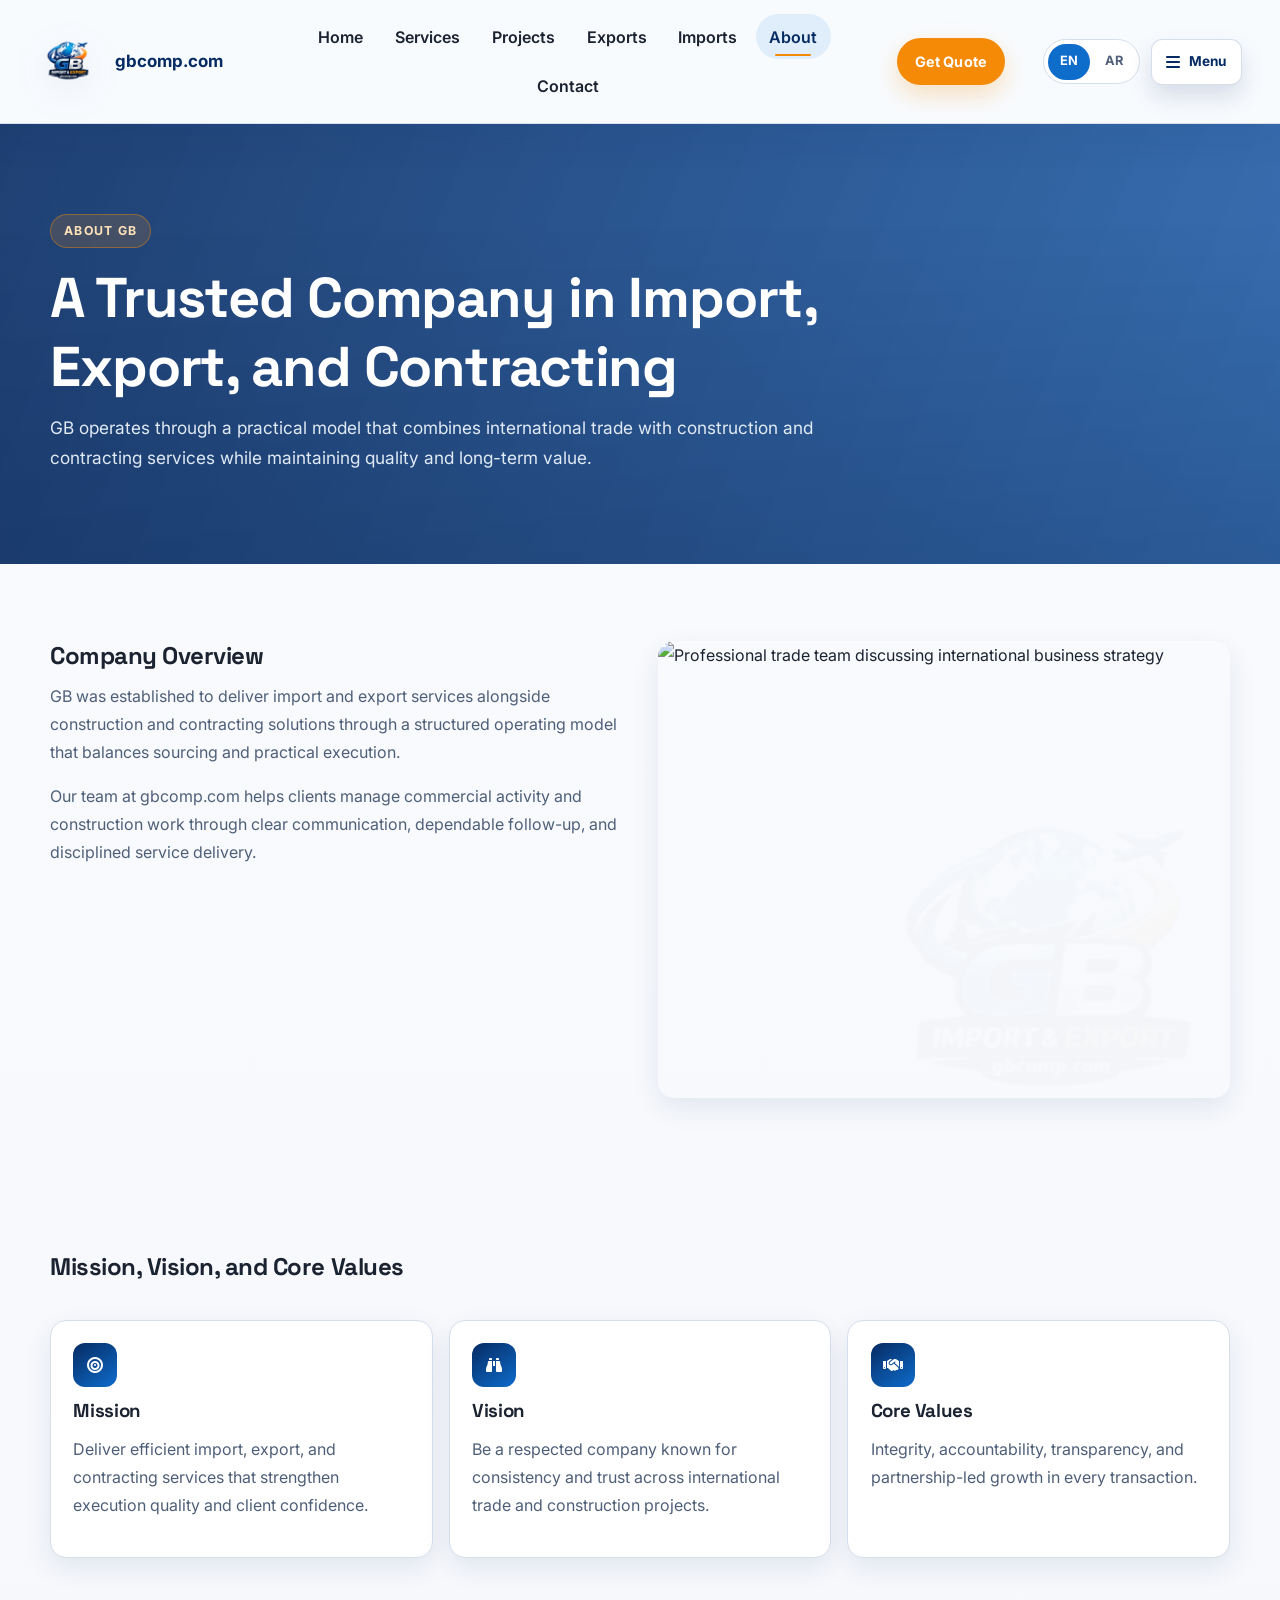
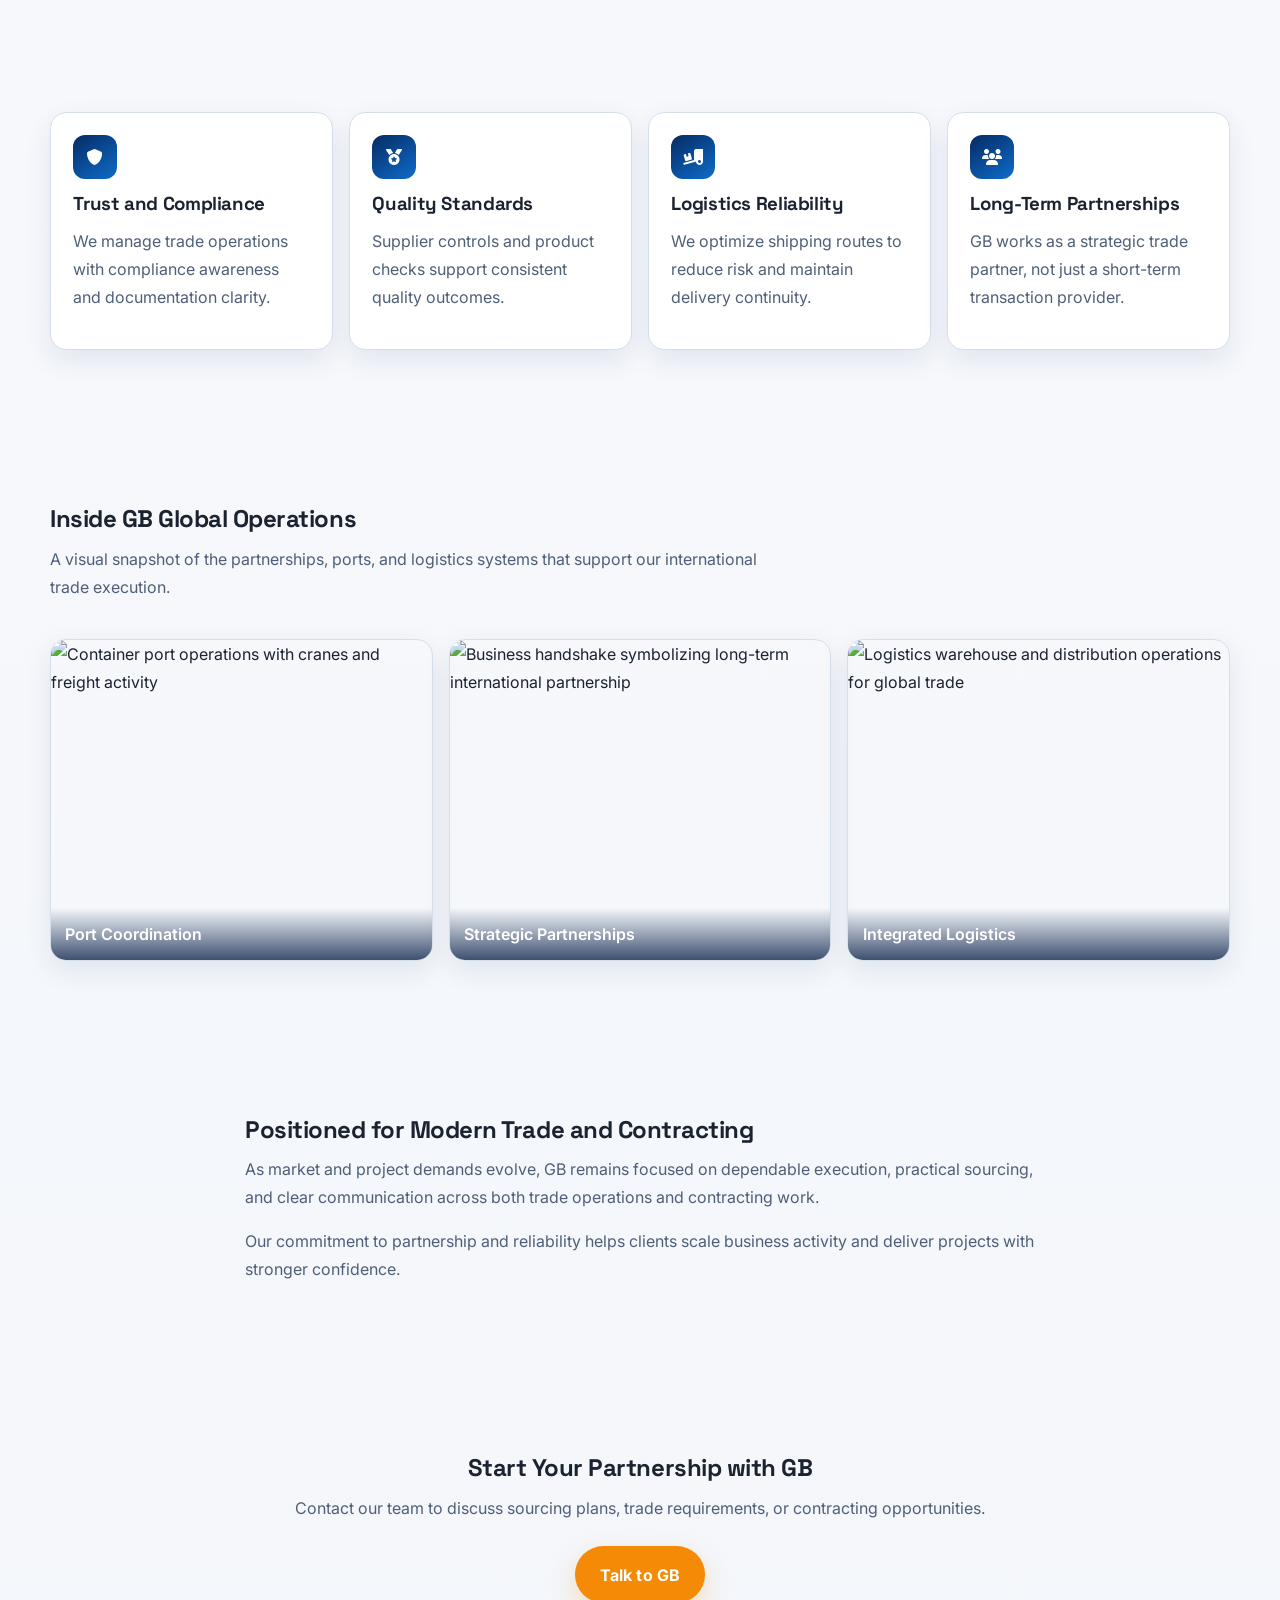
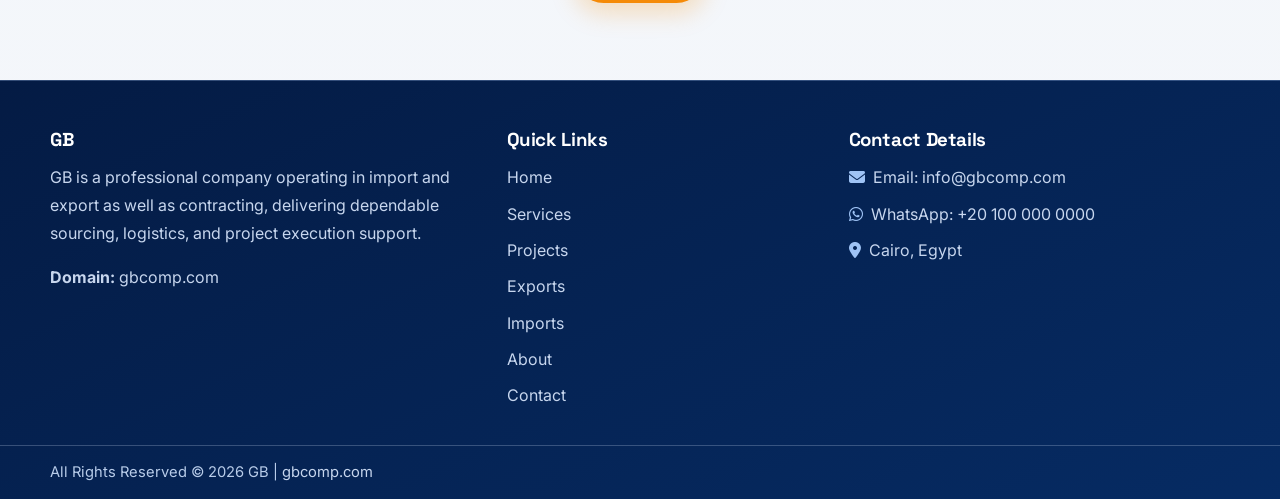
==== commit 6206ab9e: "Add files via upload" ====
--- a/about.html
+++ b/about.html
@@ -3,22 +3,22 @@
 <head>
   <meta charset="UTF-8">
   <meta name="viewport" content="width=device-width, initial-scale=1.0">
-  <title>About GB | International Trade Partner</title>
-  <meta name="description" data-meta="description" content="Learn about GB's mission, vision, and values as a professional import and export company.">
-  <meta name="keywords" data-meta="keywords" content="about GB, import export company profile, mission vision values, international trade partner">
+  <title>About GB | Trade and Contracting Partner</title>
+  <meta name="description" data-meta="description" content="Learn about GB as a company active in import, export, construction, and contracting services.">
+  <meta name="keywords" data-meta="keywords" content="about GB, import export company profile, contracting company, construction services, mission vision values">
   <meta name="robots" content="index, follow">
   <link rel="canonical" href="https://gbcomp.com/about.html">
   <link rel="alternate" hreflang="en" href="https://gbcomp.com/about.html">
   <link rel="alternate" hreflang="ar" href="https://gbcomp.com/about.html?lang=ar">
   <meta property="og:type" content="website">
   <meta property="og:url" content="https://gbcomp.com/about.html">
-  <meta property="og:title" data-meta="og:title" content="About GB | International Trade Partner">
-  <meta property="og:description" data-meta="og:description" content="Discover GB's company profile, values, and long-term trade approach.">
+  <meta property="og:title" data-meta="og:title" content="About GB | Trade and Contracting Partner">
+  <meta property="og:description" data-meta="og:description" content="Discover GB's company profile, values, and long-term approach in trade and contracting.">
   <meta property="og:image" content="https://source.unsplash.com/1600x900/?global,trade,shipping,meeting">
   <meta property="og:site_name" content="GB - gbcomp.com">
   <meta name="twitter:card" content="summary_large_image">
-  <meta name="twitter:title" data-meta="twitter:title" content="About GB | International Trade Partner">
-  <meta name="twitter:description" data-meta="twitter:description" content="Discover GB's company profile, values, and long-term trade approach.">
+  <meta name="twitter:title" data-meta="twitter:title" content="About GB | Trade and Contracting Partner">
+  <meta name="twitter:description" data-meta="twitter:description" content="Discover GB's company profile, values, and long-term approach in trade and contracting.">
   <meta name="twitter:image" content="https://source.unsplash.com/1600x900/?international,business,logistics">
   <link rel="preconnect" href="https://fonts.googleapis.com">
   <link rel="preconnect" href="https://fonts.gstatic.com" crossorigin>
@@ -50,13 +50,11 @@
         <span class="brand-text">gbcomp.com</span>
       </a>
 
-      <button class="nav-toggle" aria-expanded="false" aria-controls="site-nav" aria-label="Toggle menu">
-        <i class="fa-solid fa-bars"></i>
-      </button>
-
       <nav class="site-nav" id="site-nav" aria-label="Main navigation">
         <ul>
           <li><a href="index.html" data-i18n="common.nav.home">Home</a></li>
+          <li><a href="index.html#services" data-i18n="common.nav.services">Services</a></li>
+          <li><a href="index.html#projects" data-i18n="common.nav.projects">Projects</a></li>
           <li><a href="exports.html" data-i18n="common.nav.exports">Exports</a></li>
           <li><a href="imports.html" data-i18n="common.nav.imports">Imports</a></li>
           <li><a href="about.html" data-i18n="common.nav.about">About</a></li>
@@ -64,13 +62,22 @@
         </ul>
 
         <div class="nav-actions">
-          <div class="lang-switch" role="group" aria-label="Language switcher">
-            <button class="lang-btn" type="button" data-lang-btn="en">EN</button>
-            <button class="lang-btn" type="button" data-lang-btn="ar">AR</button>
-          </div>
-          <a class="btn btn-sm" href="contact.html" data-i18n="common.nav.quote">Get Quote</a>
+          <a class="btn btn-sm nav-cta" href="contact.html" data-i18n="common.nav.quote">Get Quote</a>
         </div>
       </nav>
+
+      <div class="header-tools">
+        <div class="lang-switch" role="group" aria-label="Language switcher">
+          <button class="lang-btn" type="button" data-lang-btn="en">EN</button>
+          <button class="lang-btn" type="button" data-lang-btn="ar">AR</button>
+        </div>
+
+        <button class="nav-toggle" type="button" aria-expanded="false" aria-controls="site-nav" aria-label="Open navigation menu">
+          <i class="fa-solid fa-bars" aria-hidden="true"></i>
+          <span class="nav-toggle-text" data-i18n="common.nav.menu">Menu</span>
+          <span class="sr-only" data-i18n="common.accessibility.openMenu" data-nav-toggle-label>Open navigation menu</span>
+        </button>
+      </div>
     </div>
   </header>
 
@@ -78,17 +85,17 @@
     <section class="page-hero" style="--hero-image: url('https://source.unsplash.com/1800x900/?global,shipping,operations,trade');">
       <div class="container reveal">
         <span class="eyebrow" data-i18n="about.hero.eyebrow">About GB</span>
-        <h1 data-i18n="about.hero.title">A Trusted Partner in International Import and Export</h1>
-        <p data-i18n="about.hero.text">GB operates with a practical trade model focused on quality, credibility, and long-term value for cross-border business partners.</p>
-      </div>
-    </section>
-
-    <section class="section">
+        <h1 data-i18n="about.hero.title">A Trusted Company in Import, Export, and Contracting</h1>
+        <p data-i18n="about.hero.text">GB operates through a practical model that combines international trade with construction and contracting services while maintaining quality and long-term value.</p>
+      </div>
+    </section>
+
+    <section class="section logo-watermark logo-watermark-end">
       <div class="container split-grid">
         <div class="reveal">
           <h2 data-i18n="about.overview.title">Company Overview</h2>
-          <p data-i18n="about.overview.p1">GB was established to connect reliable suppliers and buyers through structured import and export operations. We support clients that require practical execution, clear communication, and dependable shipment planning.</p>
-          <p data-i18n="about.overview.p2">Our team at gbcomp.com helps businesses scale regional and international trade activities through disciplined sourcing, documentation accuracy, and service transparency.</p>
+          <p data-i18n="about.overview.p1">GB was established to deliver import and export services alongside construction and contracting solutions through a structured operating model that balances sourcing and practical execution.</p>
+          <p data-i18n="about.overview.p2">Our team at gbcomp.com helps clients manage commercial activity and construction work through clear communication, dependable follow-up, and disciplined service delivery.</p>
         </div>
         <div class="media-panel reveal">
           <img src="https://source.unsplash.com/1200x900/?business,partnership,global,office" loading="lazy" width="1200" height="900" alt="Professional trade team discussing international business strategy" data-i18n-alt="about.alt.overviewImage">
@@ -106,12 +113,12 @@
           <article class="service-card reveal">
             <i class="fa-solid fa-bullseye"></i>
             <h3 data-i18n="about.mvv.missionTitle">Mission</h3>
-            <p data-i18n="about.mvv.missionText">Deliver efficient import and export services that strengthen our clients' global operations.</p>
+            <p data-i18n="about.mvv.missionText">Deliver efficient import, export, and contracting services that strengthen execution quality and client confidence.</p>
           </article>
           <article class="service-card reveal">
             <i class="fa-solid fa-binoculars"></i>
             <h3 data-i18n="about.mvv.visionTitle">Vision</h3>
-            <p data-i18n="about.mvv.visionText">Be a respected trade company known for consistency, trust, and market responsiveness.</p>
+            <p data-i18n="about.mvv.visionText">Be a respected company known for consistency and trust across international trade and construction projects.</p>
           </article>
           <article class="service-card reveal">
             <i class="fa-solid fa-handshake"></i>
@@ -173,16 +180,16 @@
 
     <section class="section section-soft">
       <div class="container narrow reveal">
-        <h2 data-i18n="about.seo.title">Positioned for Modern International Trade</h2>
-        <p data-i18n="about.seo.p1">As market demands evolve, GB remains focused on dependable execution, practical sourcing, and clear communication. We align with client priorities around product quality, lead-time stability, and risk-aware logistics.</p>
-        <p data-i18n="about.seo.p2">Our commitment to partnership and reliability helps clients scale trade operations with stronger confidence across new and established regions.</p>
+        <h2 data-i18n="about.seo.title">Positioned for Modern Trade and Contracting</h2>
+        <p data-i18n="about.seo.p1">As market and project demands evolve, GB remains focused on dependable execution, practical sourcing, and clear communication across both trade operations and contracting work.</p>
+        <p data-i18n="about.seo.p2">Our commitment to partnership and reliability helps clients scale business activity and deliver projects with stronger confidence.</p>
       </div>
     </section>
 
     <section class="section cta-band">
       <div class="container reveal">
         <h2 data-i18n="about.cta.title">Start Your Partnership with GB</h2>
-        <p data-i18n="about.cta.text">Contact our team to discuss sourcing plans, export requirements, or import opportunities.</p>
+        <p data-i18n="about.cta.text">Contact our team to discuss sourcing plans, trade requirements, or contracting opportunities.</p>
         <a class="btn" href="contact.html" data-i18n="about.cta.button">Talk to GB</a>
       </div>
     </section>
@@ -192,7 +199,7 @@
     <div class="container footer-grid">
       <div>
         <h3 data-i18n="common.footer.company">GB</h3>
-        <p data-i18n="common.footer.about">GB is a professional import and export company providing dependable sourcing and logistics for global trade partners.</p>
+        <p data-i18n="common.footer.about">GB is a professional company operating in import and export as well as contracting, delivering dependable sourcing, logistics, and project execution support.</p>
         <p>
           <strong data-i18n="common.footer.domain">Domain:</strong>
           <a href="https://gbcomp.com/">gbcomp.com</a>
@@ -202,6 +209,8 @@
         <h3 data-i18n="common.footer.quickLinks">Quick Links</h3>
         <ul class="footer-links">
           <li><a href="index.html" data-i18n="common.nav.home">Home</a></li>
+          <li><a href="index.html#services" data-i18n="common.nav.services">Services</a></li>
+          <li><a href="index.html#projects" data-i18n="common.nav.projects">Projects</a></li>
           <li><a href="exports.html" data-i18n="common.nav.exports">Exports</a></li>
           <li><a href="imports.html" data-i18n="common.nav.imports">Imports</a></li>
           <li><a href="about.html" data-i18n="common.nav.about">About</a></li>
@@ -234,7 +243,7 @@
         <aside class="modal-info">
           <span class="modal-eyebrow" data-i18n="contact.modal.eyebrow">Contact Team</span>
           <h2 id="contact-modal-title" data-i18n="contact.modal.title">Contact Us</h2>
-          <p class="modal-lead" data-i18n="contact.modal.text">Connect with GB for import and export planning, sourcing support, and commercial quotations.</p>
+          <p class="modal-lead" data-i18n="contact.modal.text">Connect with GB for import and export support, contracting inquiries, quotations, and project planning.</p>
 
           <ul class="modal-contact-list">
             <!-- Editable contact details -->
@@ -282,10 +291,7 @@
             <input id="modal-email" name="modal-email" type="email" required data-i18n-placeholder="contact.form.emailPlaceholder" placeholder="your@email.com">
 
             <label for="modal-phone" data-i18n="contact.form.phoneLabel">Phone</label>
-            <input id="modal-phone" name="modal-phone" type="tel" required data-i18n-placeholder="contact.form.phonePlaceholder" placeholder="+20 100 000 0000">
-
-            <label for="modal-subject" data-i18n="contact.form.subjectLabel">Subject</label>
-            <input id="modal-subject" name="modal-subject" type="text" required data-i18n-placeholder="contact.form.subjectPlaceholder" placeholder="Inquiry subject">
+            <input id="modal-phone" name="modal-phone" type="tel" data-i18n-placeholder="contact.form.phonePlaceholder" placeholder="+20 100 000 0000">
 
             <label for="modal-message" data-i18n="contact.form.messageLabel">Message</label>
             <textarea id="modal-message" name="modal-message" rows="4" required data-i18n-placeholder="contact.form.messagePlaceholder" placeholder="Tell us about your requirement"></textarea>
--- a/style.css
+++ b/style.css
@@ -29,7 +29,20 @@
   --space-8: 3.5rem;
 
   --max-width: 1180px;
+  --header-height: clamp(78px, 9vw, 96px);
   --transition: 220ms ease;
+  --header-progress: 0;
+  --nav-collapse-progress: 0;
+  --header-offset-y: 0px;
+  --header-opacity: 1;
+  --branding-progress: 0;
+  --brand-layer-x: 0px;
+  --brand-layer-y: 0px;
+  --brand-layer-scale: 1;
+  --brand-layer-opacity: 0;
+  --brand-layer-blur: 0px;
+  --brand-source-width: 180px;
+  --brand-source-height: 52px;
 
   --font-body-en: "Inter", "Source Sans 3", sans-serif;
   --font-heading-en: "Space Grotesk", "Inter", sans-serif;
@@ -43,18 +56,20 @@
 
 html {
   scroll-behavior: smooth;
+  overflow-x: clip;
 }
 
 body {
+  position: relative;
+  isolation: isolate;
+  min-width: 320px;
   margin: 0;
   color: var(--color-text);
   font-family: var(--font-body-en);
   line-height: 1.75;
   text-align: start;
-  background:
-    radial-gradient(circle at 90% -10%, rgba(14, 108, 203, 0.08), transparent 36%),
-    radial-gradient(circle at 5% 0%, rgba(6, 43, 99, 0.08), transparent 30%),
-    var(--color-bg);
+  overflow-x: clip;
+  background: linear-gradient(180deg, #f9fbfd 0%, #f6f8fc 48%, #f3f6fa 100%);
 }
 
 body.modal-open {
@@ -74,6 +89,8 @@
   letter-spacing: -0.02em;
   font-family: var(--font-heading-en);
   color: var(--color-text);
+  text-wrap: balance;
+  overflow-wrap: anywhere;
 }
 
 html[lang="ar"] h1,
@@ -87,18 +104,26 @@
 p {
   margin: 0 0 1rem;
   color: var(--color-muted);
+  overflow-wrap: anywhere;
+  text-wrap: pretty;
 }
 
 a {
   color: inherit;
   text-decoration: none;
+  overflow-wrap: anywhere;
 }
 
 img {
   width: 100%;
   max-width: 100%;
+  height: auto;
   display: block;
   border-radius: var(--radius-md);
+}
+
+svg {
+  max-width: 100%;
 }
 
 ul {
@@ -112,6 +137,29 @@
 textarea,
 a {
   font: inherit;
+}
+
+main,
+section,
+article,
+aside,
+nav,
+div,
+figure,
+figcaption {
+  min-width: 0;
+}
+
+.sr-only {
+  position: absolute;
+  width: 1px;
+  height: 1px;
+  padding: 0;
+  margin: -1px;
+  overflow: hidden;
+  clip: rect(0, 0, 0, 0);
+  white-space: nowrap;
+  border: 0;
 }
 
 button:focus-visible,
@@ -123,8 +171,15 @@
 }
 
 .container {
-  width: min(var(--max-width), 92vw);
+  width: min(var(--max-width), calc(100% - 2 * clamp(1rem, 3vw, 2rem)));
   margin-inline: auto;
+  position: relative;
+  z-index: 2;
+}
+
+main {
+  position: relative;
+  z-index: 2;
 }
 
 .narrow {
@@ -136,8 +191,8 @@
 }
 
 .section-soft {
-  background: linear-gradient(180deg, rgba(255, 255, 255, 0.94), rgba(245, 249, 255, 0.9));
-  border-block: 1px solid rgba(213, 222, 234, 0.76);
+  background: transparent;
+  border-block: none;
 }
 
 .section-heading {
@@ -166,6 +221,7 @@
   align-items: center;
   justify-content: center;
   gap: 0.45rem;
+  min-height: 48px;
   border-radius: var(--radius-pill);
   padding: 0.86rem 1.48rem;
   border: 1px solid transparent;
@@ -203,31 +259,49 @@
 
 .btn-sm {
   font-size: 0.9rem;
+  min-height: 42px;
   padding: 0.62rem 1.06rem;
 }
 
 .site-header {
   position: sticky;
   inset-block-start: 0;
+  width: 100%;
   z-index: 1200;
-  backdrop-filter: blur(8px);
-  background: rgba(255, 255, 255, 0.94);
-  border-block-end: 1px solid rgba(213, 222, 234, 0.9);
+  transform: translate3d(0, var(--header-offset-y), 0);
+  opacity: var(--header-opacity);
+  backdrop-filter: blur(14px);
+  background: rgba(248, 251, 254, calc(0.9 + var(--header-progress) * 0.07));
+  border-block-end: 1px solid rgba(213, 222, 234, calc(0.86 + var(--header-progress) * 0.1));
+  box-shadow: 0 18px 34px rgba(6, 43, 99, calc(0.04 + var(--header-progress) * 0.08));
+  will-change: transform, opacity;
+  transition: background-color 280ms ease, border-color 280ms ease, box-shadow 280ms ease;
+}
+
+.site-header .nav-wrap {
+  width: 100%;
+  max-width: none;
+  margin-inline: 0;
+  padding-inline: clamp(1rem, 3vw, 2.75rem);
 }
 
 .nav-wrap {
-  min-height: 94px;
-  display: flex;
+  position: relative;
+  min-height: var(--header-height);
+  display: grid;
+  grid-template-columns: minmax(0, auto) minmax(0, 1fr) auto;
   align-items: center;
-  justify-content: space-between;
-  gap: 1rem;
+  gap: clamp(1rem, 2vw, 1.65rem);
+  padding-block: 0.9rem;
 }
 
 .brand {
+  grid-column: 1;
   display: inline-flex;
   align-items: center;
   gap: 0.92rem;
   min-width: 0;
+  justify-self: start;
 }
 
 .brand-logo {
@@ -237,6 +311,7 @@
   object-fit: contain;
   border-radius: 8px;
   display: block;
+  filter: drop-shadow(0 10px 20px rgba(6, 43, 99, 0.08));
 }
 
 .brand-text {
@@ -245,29 +320,130 @@
   font-size: clamp(0.94rem, 1.6vw, 1.06rem);
   line-height: 1.2;
   white-space: nowrap;
+  overflow: hidden;
+  text-overflow: ellipsis;
+}
+
+.header-tools {
+  grid-column: 3;
+  display: flex;
+  align-items: center;
+  gap: 0.72rem;
+  margin-inline-start: auto;
+  flex-shrink: 0;
 }
 
 .nav-toggle {
-  display: none;
-  width: 44px;
-  height: 44px;
+  display: inline-flex;
+  align-items: center;
+  justify-content: center;
+  gap: 0.55rem;
+  width: auto;
+  min-width: 54px;
+  height: 46px;
+  padding-inline: 0.9rem;
   border: 1px solid var(--color-border);
   border-radius: 11px;
   background: var(--color-white);
   color: var(--color-primary);
   cursor: pointer;
+  overflow: hidden;
+  white-space: nowrap;
+  opacity: 1;
+  pointer-events: auto;
+  transform: translateY(0) scale(1);
+  border-color: rgba(213, 222, 234, 0.95);
+  box-shadow: 0 12px 24px rgba(6, 43, 99, 0.14);
+  transition:
+    width var(--transition),
+    padding var(--transition),
+    opacity var(--transition),
+    transform var(--transition),
+    box-shadow var(--transition),
+    color var(--transition),
+    border-color var(--transition),
+    background-color var(--transition);
+}
+
+.nav-toggle:hover {
+  transform: translateY(-1px);
+  border-color: rgba(6, 43, 99, 0.28);
+  box-shadow: 0 14px 26px rgba(6, 43, 99, 0.14);
+}
+
+.nav-toggle i {
+  font-size: 1rem;
+  pointer-events: none;
+}
+
+.nav-toggle-text {
+  max-width: 4.8rem;
+  opacity: 1;
+  overflow: hidden;
+  white-space: nowrap;
+  font-size: 0.85rem;
+  font-weight: 700;
+  transition: max-width var(--transition), opacity var(--transition);
+}
+
+.logo-scroll-layer {
+  position: fixed;
+  inset: 0;
+  z-index: 1;
+  pointer-events: none;
+  overflow: clip;
+}
+
+.logo-scroll-layer__inner {
+  position: absolute;
+  inset-block-start: 0;
+  inset-inline-start: 0;
+  width: var(--brand-source-width);
+  height: var(--brand-source-height);
+  opacity: var(--brand-layer-opacity);
+  transform: translate3d(var(--brand-layer-x), var(--brand-layer-y), 0) scale(var(--brand-layer-scale));
+  transform-origin: center;
+  filter: saturate(0.82) brightness(0.98) blur(var(--brand-layer-blur));
+  will-change: transform, opacity, filter;
+}
+
+.logo-scroll-layer__inner::before {
+  content: "";
+  position: absolute;
+  inset: -18% -12%;
+  border-radius: 50%;
+  background: radial-gradient(circle, rgba(255, 255, 255, 0.24), transparent 68%);
+  opacity: calc(var(--branding-progress) * 0.32);
+  filter: blur(18px);
+}
+
+.logo-scroll-layer__inner img {
+  width: 100%;
+  height: 100%;
+  object-fit: contain;
+  border-radius: 0;
 }
 
 .site-nav {
+  grid-column: 2;
   display: flex;
   align-items: center;
-  gap: 1rem;
+  justify-content: center;
+  gap: clamp(1rem, 2vw, 1.45rem);
+  min-width: 0;
+  padding-inline: clamp(0.4rem, 1vw, 0.9rem);
+  transition: opacity var(--transition), transform var(--transition), visibility var(--transition);
 }
 
 .site-nav ul {
   display: flex;
   align-items: center;
+  justify-content: center;
+  flex-wrap: wrap;
   gap: 0.32rem;
+  min-width: 0;
+  flex: 1 1 auto;
+  transition: opacity var(--transition), transform var(--transition);
 }
 
 .site-nav ul a {
@@ -275,6 +451,7 @@
   display: inline-flex;
   align-items: center;
   justify-content: center;
+  min-height: 44px;
   border-radius: var(--radius-pill);
   padding: 0.52rem 0.84rem;
   font-weight: 600;
@@ -306,6 +483,13 @@
   display: flex;
   align-items: center;
   gap: 0.72rem;
+  flex-shrink: 0;
+  margin-inline-start: auto;
+  transition: opacity var(--transition), transform var(--transition);
+}
+
+.nav-cta {
+  white-space: nowrap;
 }
 
 .lang-switch {
@@ -319,6 +503,7 @@
 }
 
 .lang-btn {
+  min-height: 36px;
   min-width: 42px;
   border: none;
   border-radius: var(--radius-pill);
@@ -341,6 +526,81 @@
   background: var(--color-secondary);
 }
 
+body:not(.header-condensed) .site-nav ul,
+body:not(.header-condensed) .nav-actions {
+  opacity: 1;
+  transform: none;
+}
+
+body.header-condensed .nav-toggle {
+  width: auto;
+  min-width: 52px;
+  padding-inline: 0.88rem;
+  opacity: 1;
+  pointer-events: auto;
+  transform: translateY(0) scale(1);
+  border-color: rgba(213, 222, 234, 0.95);
+  box-shadow: 0 12px 24px rgba(6, 43, 99, 0.14);
+}
+
+body.header-condensed .nav-toggle-text {
+  max-width: 4.6rem;
+  opacity: 1;
+}
+
+.site-nav.open,
+body.header-condensed .site-nav {
+  position: absolute;
+  inset-block-start: calc(100% + 0.4rem);
+  inset-inline-end: 0;
+  width: min(430px, calc(100vw - 2rem));
+  padding: 1rem;
+  border: 1px solid rgba(213, 222, 234, 0.95);
+  border-radius: 22px;
+  background: rgba(255, 255, 255, 0.98);
+  box-shadow: var(--shadow-md);
+  flex-direction: column;
+  align-items: stretch;
+  justify-content: flex-start;
+  gap: 0.8rem;
+  visibility: hidden;
+  opacity: 0;
+  transform: translateY(-10px) scale(0.985);
+  pointer-events: none;
+}
+
+.site-nav.open {
+  visibility: visible;
+  opacity: 1;
+  transform: translateY(0) scale(1);
+  pointer-events: auto;
+}
+
+.site-nav.open ul,
+.site-nav.open .nav-actions,
+body.header-condensed .site-nav ul,
+body.header-condensed .nav-actions {
+  flex-direction: column;
+  align-items: stretch;
+  justify-content: flex-start;
+  margin-inline-start: 0;
+  opacity: 1;
+  transform: none;
+}
+
+.site-nav.open ul a,
+.site-nav.open .nav-actions .btn,
+body.header-condensed .site-nav ul a,
+body.header-condensed .nav-actions .btn {
+  width: 100%;
+  justify-content: center;
+}
+
+.site-nav.open ul a.active::after,
+body.header-condensed .site-nav ul a.active::after {
+  inset-inline: 22%;
+}
+
 .hero {
   position: relative;
   overflow: hidden;
@@ -382,18 +642,20 @@
 
 .hero-grid {
   display: grid;
-  grid-template-columns: 1.08fr 0.92fr;
+  grid-template-columns: minmax(0, 1.08fr) minmax(0, 0.92fr);
   gap: clamp(1.4rem, 4vw, 2.8rem);
   align-items: center;
 }
 
 .hero-copy h1 {
-  font-size: clamp(2rem, 4.8vw, 3.8rem);
+  max-width: 12.5ch;
+  font-size: clamp(2.3rem, 5vw, 4.15rem);
   margin-block-end: 1rem;
   color: #ffffff;
 }
 
 .hero-copy p {
+  max-width: 62ch;
   color: rgba(232, 242, 255, 0.95);
   font-size: clamp(1rem, 1.3vw, 1.12rem);
 }
@@ -423,6 +685,111 @@
   font-weight: 600;
 }
 
+.trust-band {
+  padding-block: 0 0.8rem;
+  margin-block-start: clamp(-1.8rem, -3vw, -1rem);
+}
+
+.trust-shell {
+  padding: clamp(1rem, 2vw, 1.4rem);
+  border: 1px solid rgba(213, 222, 234, 0.92);
+  border-radius: 24px;
+  background: rgba(255, 255, 255, 0.9);
+  box-shadow: var(--shadow-md);
+  backdrop-filter: blur(12px);
+}
+
+.trust-intro {
+  max-width: 760px;
+  margin-block-end: 1rem;
+}
+
+.trust-grid {
+  display: grid;
+  grid-template-columns: repeat(4, minmax(0, 1fr));
+  gap: 0.9rem;
+}
+
+.trust-item {
+  height: 100%;
+  padding: 1rem;
+  border-radius: 20px;
+  border: 1px solid rgba(213, 222, 234, 0.88);
+  background: linear-gradient(180deg, rgba(255, 255, 255, 0.92), rgba(245, 248, 253, 0.92));
+}
+
+.trust-item i {
+  width: 44px;
+  height: 44px;
+  margin-block-end: 0.8rem;
+  border-radius: 14px;
+  display: grid;
+  place-items: center;
+  color: var(--color-white);
+  background: linear-gradient(145deg, var(--color-primary), var(--color-secondary));
+}
+
+.trust-item h3 {
+  margin-block-end: 0.38rem;
+  font-size: 1rem;
+}
+
+.trust-item p {
+  margin-bottom: 0;
+  font-size: 0.94rem;
+}
+
+.stats-section {
+  padding-block: clamp(3.6rem, 5vw, 5rem);
+}
+
+.stats-layout {
+  display: grid;
+  grid-template-columns: minmax(0, 0.78fr) minmax(0, 1.22fr);
+  gap: clamp(1.2rem, 3vw, 2rem);
+  align-items: start;
+}
+
+.stats-copy {
+  max-width: 34rem;
+}
+
+.stats-grid {
+  display: grid;
+  grid-template-columns: repeat(4, minmax(0, 1fr));
+  gap: 1rem;
+}
+
+.stat-card {
+  padding: clamp(1rem, 2vw, 1.35rem);
+  border-radius: 22px;
+  border: 1px solid rgba(213, 222, 234, 0.9);
+  background: rgba(255, 255, 255, 0.92);
+  box-shadow: var(--shadow-sm);
+}
+
+.stat-value {
+  display: inline-flex;
+  align-items: baseline;
+  gap: 0.12rem;
+  margin-bottom: 0.55rem;
+  font-family: var(--font-heading-en);
+  font-size: clamp(2rem, 3vw, 2.7rem);
+  line-height: 1;
+  color: var(--color-primary);
+}
+
+html[lang="ar"] .stat-value {
+  font-family: var(--font-heading-ar);
+}
+
+.stat-label {
+  margin: 0;
+  font-size: 0.95rem;
+  font-weight: 600;
+  color: var(--color-muted);
+}
+
 .hero-home .eyebrow {
   border-color: rgba(245, 138, 7, 0.4);
   background: rgba(245, 138, 7, 0.13);
@@ -445,7 +812,9 @@
 }
 
 .hero-visual img {
-  min-height: 470px;
+  min-height: clamp(320px, 40vw, 500px);
+  aspect-ratio: 6 / 5;
+  height: 100%;
   object-fit: cover;
   border-radius: var(--radius-lg);
   border: 1px solid rgba(255, 255, 255, 0.48);
@@ -493,6 +862,8 @@
 
 .page-hero {
   position: relative;
+  overflow: hidden;
+  isolation: isolate;
   color: #ffffff;
   padding-block: clamp(4rem, 7vw, 6rem) clamp(3rem, 6vw, 4.7rem);
   background:
@@ -514,13 +885,14 @@
 }
 
 .page-hero h1 {
-  font-size: clamp(1.95rem, 4.2vw, 3.28rem);
+  font-size: clamp(2.15rem, 4.4vw, 3.5rem);
   max-width: 860px;
   color: #ffffff;
 }
 
 .page-hero p {
   max-width: 770px;
+  font-size: clamp(1rem, 1.35vw, 1.12rem);
   color: rgba(240, 247, 255, 0.93);
 }
 
@@ -583,8 +955,8 @@
 
 .split-grid {
   display: grid;
-  grid-template-columns: 1fr 1fr;
-  align-items: center;
+  grid-template-columns: repeat(2, minmax(0, 1fr));
+  align-items: stretch;
   gap: clamp(1.2rem, 3vw, 2.3rem);
 }
 
@@ -597,7 +969,9 @@
 }
 
 .media-panel img {
-  min-height: 390px;
+  min-height: clamp(300px, 34vw, 420px);
+  aspect-ratio: 5 / 4;
+  height: 100%;
   object-fit: cover;
   box-shadow: var(--shadow-sm);
 }
@@ -626,6 +1000,10 @@
 
 .card-grid-4 {
   grid-template-columns: repeat(4, minmax(0, 1fr));
+}
+
+.card-grid-2 {
+  grid-template-columns: repeat(2, minmax(0, 1fr));
 }
 
 .card-grid-3 {
@@ -637,7 +1015,7 @@
 .form-card,
 .contact-info {
   height: 100%;
-  padding: 1.3rem;
+  padding: clamp(1.1rem, 2vw, 1.4rem);
   border-radius: var(--radius-md);
   border: 1px solid var(--color-border);
   background: var(--color-white);
@@ -775,7 +1153,9 @@
 }
 
 .visual-card img {
-  min-height: 280px;
+  min-height: clamp(240px, 28vw, 320px);
+  aspect-ratio: 4 / 3;
+  height: 100%;
   object-fit: cover;
   border-radius: 0;
   transition: transform 650ms ease;
@@ -797,7 +1177,7 @@
 
 .contact-grid {
   display: grid;
-  grid-template-columns: 1.05fr 0.95fr;
+  grid-template-columns: minmax(0, 1.05fr) minmax(0, 0.95fr);
   gap: 1rem;
 }
 
@@ -809,7 +1189,7 @@
 
 .contact-cover img {
   border-radius: 0;
-  min-height: 220px;
+  min-height: clamp(200px, 26vw, 260px);
   object-fit: cover;
 }
 
@@ -830,6 +1210,7 @@
   border-radius: 12px;
   padding: 0.72rem 0.84rem;
   color: var(--color-text);
+  text-align: start;
   background: #fbfdff;
   transition: border-color var(--transition), box-shadow var(--transition), background-color var(--transition);
 }
@@ -868,6 +1249,10 @@
   align-items: flex-start;
 }
 
+.contact-info li > div {
+  min-width: 0;
+}
+
 .contact-info i {
   width: 36px;
   height: 36px;
@@ -888,7 +1273,7 @@
 }
 
 .map-placeholder img {
-  min-height: 340px;
+  min-height: clamp(260px, 30vw, 360px);
   object-fit: cover;
 }
 
@@ -918,7 +1303,7 @@
   width: min(1020px, 100%);
   max-height: min(92vh, 780px);
   overflow-y: auto;
-  padding: 1.2rem;
+  padding: clamp(1rem, 2.5vw, 1.25rem);
   border-radius: var(--radius-lg);
   border: 1px solid rgba(213, 222, 234, 0.9);
   background: #f8fbff;
@@ -958,7 +1343,7 @@
 
 .modal-grid {
   display: grid;
-  grid-template-columns: 0.95fr 1.05fr;
+  grid-template-columns: minmax(0, 0.95fr) minmax(0, 1.05fr);
   gap: 1.05rem;
 }
 
@@ -1011,6 +1396,10 @@
   background: rgba(255, 255, 255, 0.08);
 }
 
+.modal-contact-list li > div {
+  min-width: 0;
+}
+
 .modal-contact-list i {
   width: 34px;
   height: 34px;
@@ -1067,6 +1456,7 @@
   border-radius: 12px;
   padding: 0.7rem 0.82rem;
   color: var(--color-text);
+  text-align: start;
   background: #fbfdff;
   transition: border-color var(--transition), box-shadow var(--transition), background-color var(--transition);
 }
@@ -1097,6 +1487,8 @@
 .cta-band {
   text-align: center;
   position: relative;
+  overflow: hidden;
+  isolation: isolate;
 }
 
 .cta-band p {
@@ -1106,6 +1498,40 @@
 
 .cta-band .btn {
   margin-top: 0.5rem;
+}
+
+.logo-watermark {
+  position: relative;
+  overflow: hidden;
+  isolation: isolate;
+}
+
+.logo-watermark > .container {
+  position: relative;
+  z-index: 2;
+}
+
+.logo-watermark::before {
+  content: "";
+  position: absolute;
+  inset-block-end: clamp(-4rem, -1vw, -1rem);
+  width: min(38vw, 30rem);
+  aspect-ratio: 1;
+  background: url("logo.svg") center / contain no-repeat;
+  opacity: calc(0.018 + var(--branding-progress) * 0.05);
+  transform: translate3d(0, calc((1 - var(--branding-progress)) * 1rem), 0) scale(calc(0.9 + var(--branding-progress) * 0.18));
+  filter: saturate(0.7) blur(calc((1 - var(--branding-progress)) * 1.2px));
+  pointer-events: none;
+  z-index: 0;
+  will-change: transform, opacity, filter;
+}
+
+.logo-watermark-start::before {
+  inset-inline-start: clamp(-4rem, -1vw, -1rem);
+}
+
+.logo-watermark-end::before {
+  inset-inline-end: clamp(-4rem, -1vw, -1rem);
 }
 
 .site-footer {
@@ -1172,13 +1598,17 @@
   transform: translateY(0) scale(1);
 }
 
-html[dir="rtl"] .nav-wrap {
-  flex-direction: row-reverse;
-}
-
+html[dir="rtl"] body {
+  direction: rtl;
+}
+
+html[dir="rtl"] .brand,
+html[dir="rtl"] .header-tools,
 html[dir="rtl"] .site-nav,
 html[dir="rtl"] .site-nav ul,
-html[dir="rtl"] .nav-actions {
+html[dir="rtl"] .nav-actions,
+html[dir="rtl"] .hero-actions,
+html[dir="rtl"] .trust-strip {
   flex-direction: row-reverse;
 }
 
@@ -1187,14 +1617,17 @@
 html[dir="rtl"] .split-grid > div,
 html[dir="rtl"] .form-card,
 html[dir="rtl"] .contact-info,
-html[dir="rtl"] .site-footer {
-  text-align: right;
+html[dir="rtl"] .site-footer,
+html[dir="rtl"] .modal-form-block,
+html[dir="rtl"] .modal-info {
+  text-align: start;
 }
 
 html[dir="rtl"] .hero-float-card li,
 html[dir="rtl"] .footer-contact li,
 html[dir="rtl"] .check-list li,
-html[dir="rtl"] .contact-info li {
+html[dir="rtl"] .contact-info li,
+html[dir="rtl"] .modal-contact-list li {
   flex-direction: row-reverse;
 }
 
@@ -1213,21 +1646,16 @@
   margin-inline-start: 0.3rem;
 }
 
-html[dir="rtl"] .modal-form-block,
-html[dir="rtl"] .modal-info {
-  text-align: right;
-}
-
-html[dir="rtl"] .modal-contact-list li {
-  flex-direction: row-reverse;
-}
-
 html[dir="rtl"] .modal-close {
   inset-inline-end: auto;
   inset-inline-start: 0.85rem;
 }
 
-@media (max-width: 1080px) {
+@media (max-width: 1100px) {
+  .brand-text {
+    display: none;
+  }
+
   .hero-grid,
   .split-grid,
   .contact-grid {
@@ -1238,9 +1666,21 @@
     grid-template-columns: repeat(2, minmax(0, 1fr));
   }
 
-  .card-grid-3,
-  .visual-grid {
+  .visual-grid,
+  .footer-grid {
+    grid-template-columns: repeat(2, minmax(0, 1fr));
+  }
+
+  .trust-grid {
+    grid-template-columns: repeat(2, minmax(0, 1fr));
+  }
+
+  .stats-layout {
     grid-template-columns: 1fr;
+  }
+
+  .stats-grid {
+    grid-template-columns: repeat(2, minmax(0, 1fr));
   }
 
   .hero-visual img {
@@ -1255,30 +1695,35 @@
   .gallery-item.tall {
     grid-row: auto;
   }
-
-  .footer-grid {
-    grid-template-columns: 1fr 1fr;
-  }
-}
-
-@media (max-width: 900px) {
-  .nav-toggle {
-    display: inline-grid;
-    place-items: center;
+}
+
+@media (max-width: 960px) {
+  .nav-wrap {
+    grid-template-columns: minmax(0, 1fr) auto;
+    gap: 0.9rem;
+  }
+
+  .header-tools {
+    grid-column: 2;
+    grid-row: 1;
   }
 
   .site-nav {
+    grid-column: 1 / -1;
+    grid-row: 2;
     position: absolute;
     inset-inline: 0;
-    inset-block-start: 94px;
+    inset-block-start: calc(100% + 0.35rem);
     z-index: 1002;
     padding: 1rem;
-    border-block-end: 1px solid var(--color-border);
+    border: 1px solid rgba(213, 222, 234, 0.95);
+    border-radius: 22px;
     background: rgba(255, 255, 255, 0.99);
     box-shadow: var(--shadow-md);
     flex-direction: column;
     align-items: stretch;
-    gap: 0.8rem;
+    justify-content: flex-start;
+    gap: 0.85rem;
     visibility: hidden;
     opacity: 0;
     transform: translateY(-10px);
@@ -1297,6 +1742,62 @@
   .nav-actions {
     flex-direction: column;
     align-items: stretch;
+    justify-content: flex-start;
+  }
+
+  .site-nav ul a,
+  .nav-actions .btn {
+    width: 100%;
+    justify-content: center;
+  }
+
+  .site-nav ul a.active::after {
+    inset-inline: 22%;
+  }
+
+  .nav-toggle {
+    width: auto;
+    min-width: 48px;
+    padding-inline: 0.82rem;
+    opacity: 1;
+    pointer-events: auto;
+    transform: translateY(0) scale(1);
+    border-color: rgba(213, 222, 234, 0.95);
+    box-shadow: 0 12px 24px rgba(6, 43, 99, 0.14);
+  }
+
+  .nav-toggle-text {
+    display: none;
+  }
+
+  .nav-actions {
+    margin-inline-start: 0;
+  }
+
+  body.header-condensed .site-nav {
+    inset-inline: 0;
+    width: auto;
+  }
+
+  .trust-grid {
+    gap: 0.8rem;
+  }
+
+  .stats-grid {
+    gap: 0.9rem;
+  }
+
+  .card-grid-3,
+  .visual-grid {
+    grid-template-columns: repeat(2, minmax(0, 1fr));
+  }
+
+  .modal-grid {
+    grid-template-columns: 1fr;
+  }
+
+  .logo-scroll-layer__inner::before {
+    opacity: calc(var(--branding-progress) * 0.22);
   }
 
   html[dir="rtl"] .site-nav,
@@ -1304,26 +1805,26 @@
   html[dir="rtl"] .nav-actions {
     flex-direction: column;
   }
-
-  .site-nav ul a,
-  .nav-actions .btn,
-  .lang-switch {
+}
+
+@media (max-width: 720px) {
+  .hero-home {
+    padding-block-start: clamp(3.2rem, 9vw, 4rem);
+  }
+
+  .hero-actions {
+    flex-direction: column;
+    align-items: stretch;
+  }
+
+  .hero-actions .btn {
     width: 100%;
-    justify-content: center;
-  }
-
-  .hero-home {
-    padding-block-start: 3.8rem;
-  }
-
-  .modal-grid {
-    grid-template-columns: 1fr;
   }
 
   .hero-float-card {
     position: static;
     width: 100%;
-    margin-block-start: 0.86rem;
+    margin-block-start: 0.9rem;
   }
 
   .gallery-item,
@@ -1331,46 +1832,103 @@
     grid-column: span 12;
   }
 
+  .card-grid-3,
   .card-grid-4,
-  .footer-grid {
+  .card-grid-2,
+  .trust-grid,
+  .stats-grid,
+  .visual-grid,
+  .footer-grid,
+  .modal-grid {
     grid-template-columns: 1fr;
+  }
+
+  .footer-bottom p {
+    text-align: center;
   }
 }
 
 @media (max-width: 560px) {
   .section {
-    padding-block: 3.3rem;
+    padding-block: clamp(3.2rem, 10vw, 4rem);
   }
 
   .container {
-    width: min(var(--max-width), 94vw);
+    width: min(var(--max-width), calc(100% - 2rem));
+  }
+
+  .nav-wrap {
+    gap: 0.75rem;
+    padding-block: 0.75rem;
+  }
+
+  .site-header .nav-wrap {
+    padding-inline: 1rem;
+  }
+
+  .header-tools {
+    gap: 0.55rem;
+  }
+
+  .site-nav {
+    padding: 0.85rem;
+    border-radius: 18px;
+  }
+
+  .brand {
+    gap: 0.72rem;
+  }
+
+  .brand-logo {
+    height: 44px;
+    max-width: 148px;
+  }
+
+  .brand-text {
+    font-size: 0.86rem;
+  }
+
+  .lang-switch {
+    padding: 0.16rem;
+  }
+
+  .lang-btn {
+    min-width: 36px;
+    padding: 0.32rem 0.5rem;
   }
 
   .hero-copy h1 {
-    font-size: clamp(1.76rem, 9vw, 2.4rem);
+    font-size: clamp(2rem, 10vw, 2.9rem);
   }
 
   .page-hero h1 {
-    font-size: clamp(1.62rem, 8vw, 2.32rem);
+    font-size: clamp(1.85rem, 9vw, 2.65rem);
   }
 
   .hero-visual img,
   .media-panel img,
-  .map-placeholder img {
-    min-height: 280px;
+  .map-placeholder img,
+  .visual-card img {
+    min-height: 240px;
   }
 
   .product-media img {
-    min-height: 205px;
+    min-height: 200px;
   }
 
   .trust-strip span {
     font-size: 0.8rem;
   }
 
-  .brand-logo {
-    height: 48px;
-    max-width: 176px;
+  .logo-watermark::before {
+    width: min(58vw, 14rem);
+    inset-block-end: 0.5rem;
+    opacity: calc(0.014 + var(--branding-progress) * 0.04);
+  }
+
+  .logo-scroll-layer__inner::before {
+    opacity: calc(var(--branding-progress) * 0.14);
+    filter: blur(12px);
   }
 
   .contact-modal {
@@ -1414,5 +1972,20 @@
     opacity: 1;
     transform: none;
   }
-}
+
+  .site-header {
+    transform: none !important;
+    opacity: 1 !important;
+  }
+
+  .logo-scroll-layer {
+    display: none !important;
+  }
+
+  .logo-watermark::before {
+    opacity: 0.04 !important;
+    transform: none !important;
+    filter: none !important;
+  }
+}
 
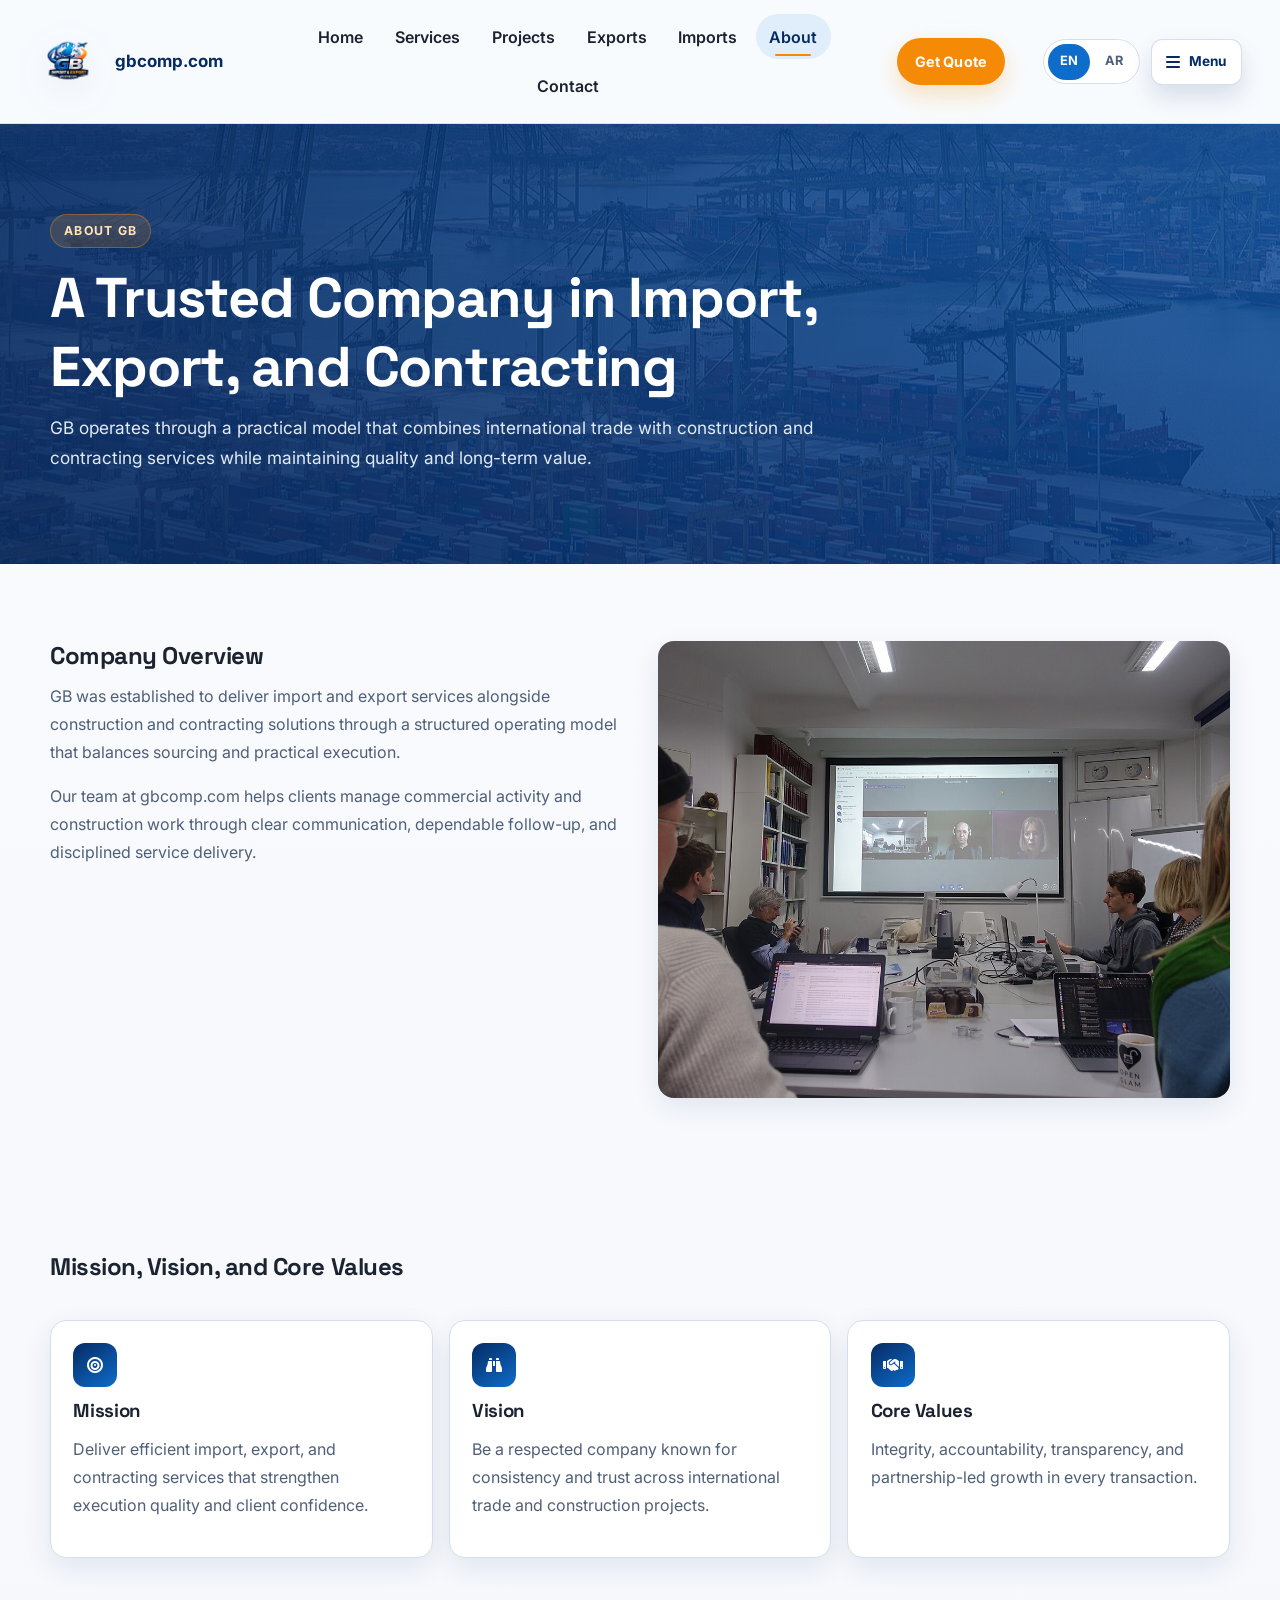
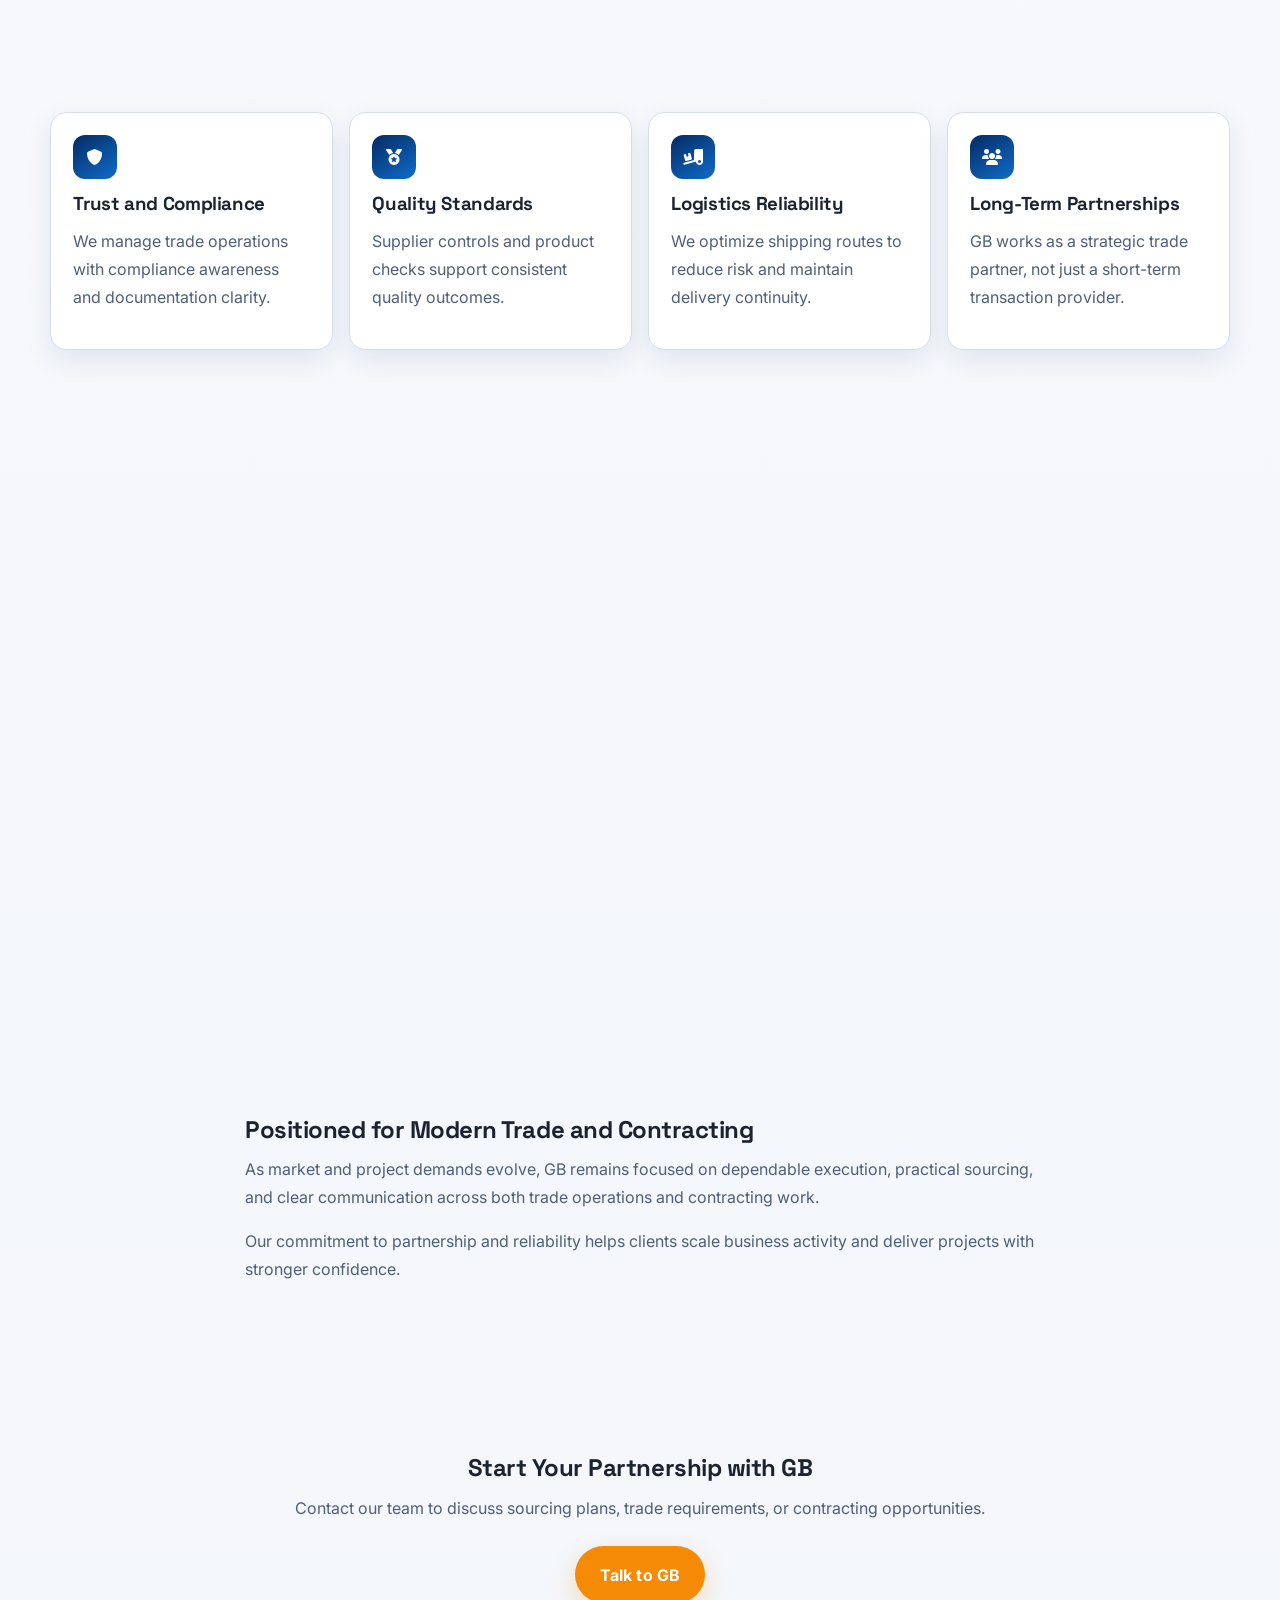
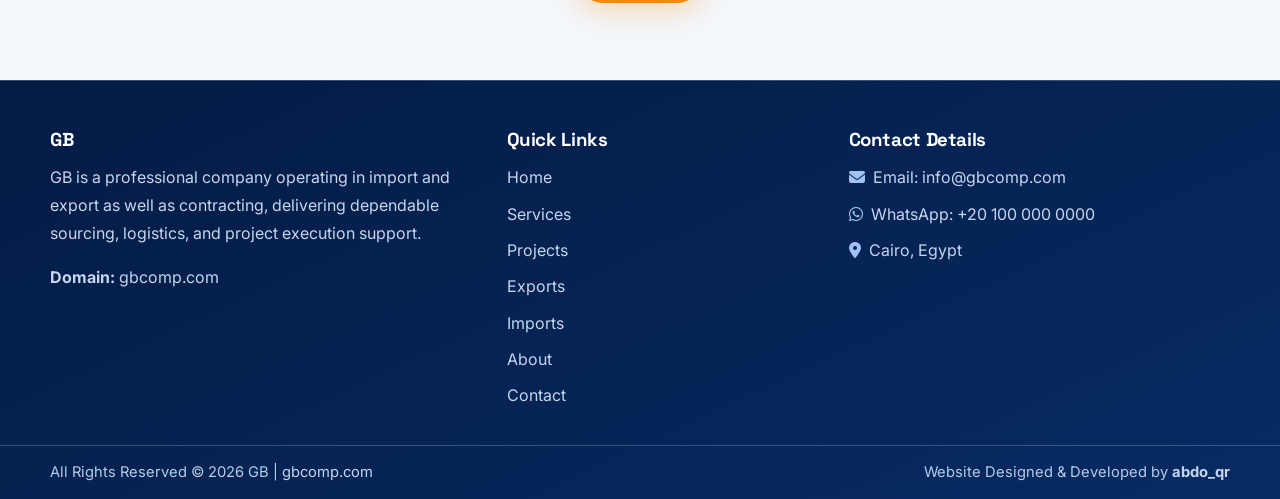
==== commit 8cee2950: "Initial commit" ====
--- a/about.html
+++ b/about.html
@@ -1,12 +1,23 @@
 <!DOCTYPE html>
+<!--
+Website Designer: abdo_qr
+Developer: abdo_qr
+Portfolio Page: portfolio.html
+-->
 <html lang="en" dir="ltr">
 <head>
   <meta charset="UTF-8">
   <meta name="viewport" content="width=device-width, initial-scale=1.0">
+  <link rel="icon" type="image/svg+xml" href="logo.svg">
+  <link rel="icon" type="image/png" sizes="32x32" href="logo.svg">
+  <link rel="shortcut icon" href="logo.svg">
   <title>About GB | Trade and Contracting Partner</title>
   <meta name="description" data-meta="description" content="Learn about GB as a company active in import, export, construction, and contracting services.">
   <meta name="keywords" data-meta="keywords" content="about GB, import export company profile, contracting company, construction services, mission vision values">
   <meta name="robots" content="index, follow">
+  <meta name="author" content="abdo_qr">
+  <meta name="designer" content="abdo_qr">
+  <meta name="developer" content="abdo_qr">
   <link rel="canonical" href="https://gbcomp.com/about.html">
   <link rel="alternate" hreflang="en" href="https://gbcomp.com/about.html">
   <link rel="alternate" hreflang="ar" href="https://gbcomp.com/about.html?lang=ar">
@@ -14,12 +25,12 @@
   <meta property="og:url" content="https://gbcomp.com/about.html">
   <meta property="og:title" data-meta="og:title" content="About GB | Trade and Contracting Partner">
   <meta property="og:description" data-meta="og:description" content="Discover GB's company profile, values, and long-term approach in trade and contracting.">
-  <meta property="og:image" content="https://source.unsplash.com/1600x900/?global,trade,shipping,meeting">
+  <meta property="og:image" content="https://gbcomp.com/images/home/why/trade-operations-team.jpg">
   <meta property="og:site_name" content="GB - gbcomp.com">
   <meta name="twitter:card" content="summary_large_image">
   <meta name="twitter:title" data-meta="twitter:title" content="About GB | Trade and Contracting Partner">
   <meta name="twitter:description" data-meta="twitter:description" content="Discover GB's company profile, values, and long-term approach in trade and contracting.">
-  <meta name="twitter:image" content="https://source.unsplash.com/1600x900/?international,business,logistics">
+  <meta name="twitter:image" content="https://gbcomp.com/images/home/why/trade-operations-team.jpg">
   <link rel="preconnect" href="https://fonts.googleapis.com">
   <link rel="preconnect" href="https://fonts.gstatic.com" crossorigin>
   <link href="https://fonts.googleapis.com/css2?family=Cairo:wght@400;500;600;700&family=Inter:wght@400;500;600;700&family=Noto+Kufi+Arabic:wght@400;500;700&family=Space+Grotesk:wght@500;600;700&family=Tajawal:wght@400;500;700&display=swap" rel="stylesheet">
@@ -82,7 +93,7 @@
   </header>
 
   <main>
-    <section class="page-hero" style="--hero-image: url('https://source.unsplash.com/1800x900/?global,shipping,operations,trade');">
+    <section class="page-hero" style="--hero-image: url('images/home/hero/hero-logistics-terminal.jpg');">
       <div class="container reveal">
         <span class="eyebrow" data-i18n="about.hero.eyebrow">About GB</span>
         <h1 data-i18n="about.hero.title">A Trusted Company in Import, Export, and Contracting</h1>
@@ -98,7 +109,7 @@
           <p data-i18n="about.overview.p2">Our team at gbcomp.com helps clients manage commercial activity and construction work through clear communication, dependable follow-up, and disciplined service delivery.</p>
         </div>
         <div class="media-panel reveal">
-          <img src="https://source.unsplash.com/1200x900/?business,partnership,global,office" loading="lazy" width="1200" height="900" alt="Professional trade team discussing international business strategy" data-i18n-alt="about.alt.overviewImage">
+          <img src="images/home/why/trade-operations-team.jpg" loading="lazy" width="1200" height="900" alt="Professional trade team discussing international business strategy" data-i18n-alt="about.alt.overviewImage">
         </div>
       </div>
     </section>
@@ -163,15 +174,15 @@
 
         <div class="visual-grid">
           <figure class="visual-card reveal">
-            <img src="https://source.unsplash.com/1200x900/?container,port,cranes" loading="lazy" width="1200" height="900" alt="Container port operations with cranes and freight activity" data-i18n-alt="about.alt.visual1">
+            <img src="images/home/hero/hero-shipping-port.jpg" loading="lazy" width="1200" height="900" alt="Container port operations with cranes and freight activity" data-i18n-alt="about.alt.visual1">
             <figcaption data-i18n="about.visuals.cap1">Port Coordination</figcaption>
           </figure>
           <figure class="visual-card reveal">
-            <img src="https://source.unsplash.com/1200x900/?business,handshake,meeting" loading="lazy" width="1200" height="900" alt="Business handshake symbolizing long-term international partnership" data-i18n-alt="about.alt.visual2">
+            <img src="images/home/why/trade-operations-team.jpg" loading="lazy" width="1200" height="900" alt="Business handshake symbolizing long-term international partnership" data-i18n-alt="about.alt.visual2">
             <figcaption data-i18n="about.visuals.cap2">Strategic Partnerships</figcaption>
           </figure>
           <figure class="visual-card reveal">
-            <img src="https://source.unsplash.com/1200x900/?warehouse,logistics,distribution" loading="lazy" width="1200" height="900" alt="Logistics warehouse and distribution operations for global trade" data-i18n-alt="about.alt.visual3">
+            <img src="images/home/gallery/logistics-warehousing.jpg" loading="lazy" width="1200" height="900" alt="Logistics warehouse and distribution operations for global trade" data-i18n-alt="about.alt.visual3">
             <figcaption data-i18n="about.visuals.cap3">Integrated Logistics</figcaption>
           </figure>
         </div>
@@ -227,8 +238,9 @@
       </div>
     </div>
     <div class="footer-bottom">
-      <div class="container">
+      <div class="container footer-bottom-content">
         <p><span data-i18n="common.footer.rights">All Rights Reserved</span> &copy; <span data-year></span> GB | <a href="https://gbcomp.com/">gbcomp.com</a></p>
+        <p class="footer-credit">Website Designed &amp; Developed by <a class="designer-link" href="portfolio.html" rel="nofollow">abdo_qr</a></p>
       </div>
     </div>
   </footer>
@@ -283,18 +295,21 @@
           <h3 data-i18n="contact.form.title">Send Us a Message</h3>
           <p data-i18n="contact.form.text">Use the form for quotations, sourcing requests, and partnership discussions.</p>
 
-          <form id="contact-modal-form" class="modal-form" action="#" method="post">
+          <form id="contact-modal-form" class="modal-form" action="https://formsubmit.co/info@gbcomp.com" method="POST">
+            <input type="hidden" name="_subject" value="New Contact Form Message">
+            <input type="hidden" name="_next" value="https://gbcomp.com/thank-you.html">
+            <input type="text" name="_honey" style="display:none">
             <label for="modal-full-name" data-i18n="contact.form.nameLabel">Full Name</label>
-            <input id="modal-full-name" name="modal-full-name" type="text" required data-i18n-placeholder="contact.form.namePlaceholder" placeholder="Your full name">
+            <input id="modal-full-name" name="name" type="text" required data-i18n-placeholder="contact.form.namePlaceholder" placeholder="Your full name">
 
             <label for="modal-email" data-i18n="contact.form.emailLabel">Email</label>
-            <input id="modal-email" name="modal-email" type="email" required data-i18n-placeholder="contact.form.emailPlaceholder" placeholder="your@email.com">
+            <input id="modal-email" name="email" type="email" required data-i18n-placeholder="contact.form.emailPlaceholder" placeholder="your@email.com">
 
             <label for="modal-phone" data-i18n="contact.form.phoneLabel">Phone</label>
-            <input id="modal-phone" name="modal-phone" type="tel" data-i18n-placeholder="contact.form.phonePlaceholder" placeholder="+20 100 000 0000">
+            <input id="modal-phone" name="phone" type="tel" required data-i18n-placeholder="contact.form.phonePlaceholder" placeholder="+20 100 000 0000">
 
             <label for="modal-message" data-i18n="contact.form.messageLabel">Message</label>
-            <textarea id="modal-message" name="modal-message" rows="4" required data-i18n-placeholder="contact.form.messagePlaceholder" placeholder="Tell us about your requirement"></textarea>
+            <textarea id="modal-message" name="message" rows="4" required data-i18n-placeholder="contact.form.messagePlaceholder" placeholder="Tell us about your requirement"></textarea>
 
             <button class="btn" type="submit" data-i18n="contact.form.submit">Submit Inquiry</button>
             <p class="modal-form-status" aria-live="polite"></p>
@@ -305,4 +320,4 @@
   </div>
 </body>
 </html>
-
+
--- a/style.css
+++ b/style.css
@@ -1047,6 +1047,55 @@
   display: block;
 }
 
+.home-media-card,
+.home-link-card {
+  display: flex;
+  flex-direction: column;
+  overflow: hidden;
+  padding: 0;
+}
+
+.home-card-media {
+  position: relative;
+  overflow: hidden;
+  aspect-ratio: 16 / 10;
+  background: #edf3fb;
+}
+
+.home-card-media img {
+  display: block;
+  width: 100%;
+  height: 100%;
+  object-fit: cover;
+  transition: transform 620ms ease;
+}
+
+.home-media-card:hover .home-card-media img,
+.home-link-card:hover .home-card-media img {
+  transform: scale(1.05);
+}
+
+.home-card-body {
+  display: flex;
+  flex: 1 1 auto;
+  flex-direction: column;
+  gap: 0.5rem;
+  padding: 1.02rem 1rem 1.12rem;
+}
+
+.home-card-body h3,
+.home-card-body p {
+  margin: 0;
+}
+
+.home-media-card .home-card-body i {
+  margin-block-end: 0.22rem;
+}
+
+.home-link-card .home-card-body > span {
+  margin-top: auto;
+}
+
 .link-card span {
   display: inline-flex;
   align-items: center;
@@ -1137,6 +1186,170 @@
   margin-bottom: 0;
 }
 
+.export-product-list {
+  display: grid;
+  grid-template-columns: repeat(2, minmax(0, 1fr));
+  gap: 0.9rem;
+  padding: 0;
+  margin: 0;
+  list-style: none;
+}
+
+.export-product-item {
+  display: flex;
+  align-items: center;
+  gap: 0.88rem;
+  min-height: 102px;
+  padding: 0.8rem;
+  border: 1px solid rgba(6, 43, 99, 0.1);
+  border-radius: 18px;
+  background: linear-gradient(180deg, rgba(255, 255, 255, 0.98), rgba(241, 246, 252, 0.98));
+  box-shadow: var(--shadow-sm);
+}
+
+.export-product-thumb-wrap {
+  flex: 0 0 84px;
+  width: 84px;
+  height: 84px;
+  overflow: hidden;
+  border-radius: 16px;
+  border: 1px solid rgba(6, 43, 99, 0.12);
+  background: #edf3fb;
+}
+
+.export-product-thumb {
+  display: block;
+  width: 100%;
+  height: 100%;
+  object-fit: cover;
+}
+
+.export-product-copy {
+  min-width: 0;
+  display: grid;
+  gap: 0.18rem;
+}
+
+.export-product-name {
+  display: block;
+  font-weight: 700;
+  line-height: 1.45;
+  color: var(--color-text);
+  font-family: "Inter", "Cairo", sans-serif;
+}
+
+html[lang="ar"] .export-product-name {
+  font-family: "Cairo", "Inter", sans-serif;
+}
+
+.product-grid-chemicals {
+  grid-template-columns: repeat(4, minmax(0, 1fr));
+  gap: 1rem;
+}
+
+.imports-featured-terms {
+  display: flex;
+  flex-wrap: wrap;
+  gap: 0.72rem;
+  padding: 0;
+  margin: 0 0 1.55rem;
+  list-style: none;
+}
+
+.imports-featured-terms li {
+  display: inline-flex;
+  align-items: center;
+  justify-content: center;
+  min-height: 44px;
+  padding: 0.58rem 0.95rem;
+  border: 1px solid rgba(14, 108, 203, 0.16);
+  border-radius: var(--radius-pill);
+  font-weight: 700;
+  font-family: "Inter", "Cairo", sans-serif;
+  color: var(--color-primary);
+  background: linear-gradient(180deg, rgba(255, 255, 255, 0.96), rgba(237, 244, 252, 0.96));
+  box-shadow: var(--shadow-sm);
+}
+
+.imports-category-card {
+  display: flex;
+  flex-direction: column;
+  height: 100%;
+  cursor: pointer;
+}
+
+.imports-category-card .product-content {
+  display: flex;
+  flex-direction: column;
+  justify-content: space-between;
+  gap: 0.55rem;
+  height: 100%;
+  padding: 0.9rem 0.9rem 1rem;
+}
+
+.imports-category-card .product-media::after {
+  display: none;
+}
+
+.imports-category-card .product-media img {
+  aspect-ratio: 16 / 11;
+  min-height: 168px;
+}
+
+.imports-category-card .product-content h3 {
+  margin: 0;
+  font-size: 1rem;
+}
+
+.imports-card-summary {
+  margin: 0;
+  color: var(--color-muted);
+  display: -webkit-box;
+  -webkit-box-orient: vertical;
+  -webkit-line-clamp: 2;
+  overflow: hidden;
+  min-height: calc(1.7em * 2);
+}
+
+.imports-category-card:hover {
+  transform: translateY(-4px);
+}
+
+.imports-product-list {
+  display: grid;
+  gap: 0.62rem;
+  padding: 0;
+  margin: 0;
+  list-style: none;
+}
+
+.imports-product-list li {
+  display: flex;
+  align-items: flex-start;
+  gap: 0.68rem;
+  padding: 0.76rem 0.82rem;
+  border: 1px solid rgba(6, 43, 99, 0.09);
+  border-radius: 16px;
+  background: linear-gradient(180deg, rgba(248, 250, 253, 0.98), rgba(239, 244, 251, 0.98));
+}
+
+.imports-product-list i {
+  flex: 0 0 auto;
+  margin-top: 0.22rem;
+  color: var(--color-secondary);
+}
+
+.imports-product-list span {
+  line-height: 1.5;
+  font-family: "Inter", "Cairo", sans-serif;
+  color: var(--color-text);
+}
+
+html[lang="ar"] .imports-featured-terms li,
+html[lang="ar"] .imports-product-list span {
+  font-family: "Cairo", "Inter", sans-serif;
+}
+
 .visual-grid {
   display: grid;
   grid-template-columns: repeat(3, minmax(0, 1fr));
@@ -1484,6 +1697,78 @@
   color: var(--color-secondary);
 }
 
+.import-modal-panel {
+  width: min(1080px, 100%);
+}
+
+.import-modal-info {
+  display: flex;
+  flex-direction: column;
+}
+
+.import-modal-visual {
+  margin: 0 0 1rem;
+  overflow: hidden;
+  border-radius: 18px;
+  border: 1px solid rgba(255, 255, 255, 0.18);
+  background: rgba(255, 255, 255, 0.08);
+}
+
+.import-modal-visual img {
+  display: block;
+  width: 100%;
+  aspect-ratio: 16 / 10;
+  object-fit: cover;
+  min-height: 240px;
+}
+
+.import-modal-names {
+  display: grid;
+  gap: 0.8rem;
+}
+
+.import-modal-name-row {
+  padding: 0.8rem 0.88rem;
+  border: 1px solid rgba(255, 255, 255, 0.16);
+  border-radius: 14px;
+  background: rgba(255, 255, 255, 0.08);
+}
+
+.import-modal-label {
+  display: block;
+  font-size: 0.78rem;
+  font-weight: 700;
+  letter-spacing: 0.08em;
+  text-transform: uppercase;
+  color: #ffe0b1;
+}
+
+.import-modal-name {
+  margin: 0.28rem 0 0;
+  font-size: 1rem;
+  font-weight: 700;
+  color: #ffffff;
+}
+
+.import-modal-content {
+  display: grid;
+  gap: 0.95rem;
+  align-content: start;
+}
+
+.import-modal-content h2 {
+  margin-block-end: 0.2rem;
+}
+
+.import-modal-description {
+  margin: 0;
+  color: var(--color-muted);
+}
+
+.import-modal-content .imports-product-list {
+  margin-top: 0.12rem;
+}
+
 .cta-band {
   text-align: center;
   position: relative;
@@ -1581,10 +1866,548 @@
   padding-block: 0.84rem;
 }
 
+.footer-bottom-content {
+  display: flex;
+  align-items: center;
+  justify-content: space-between;
+  gap: 0.65rem 1.2rem;
+  flex-wrap: wrap;
+}
+
 .footer-bottom p {
   margin: 0;
   color: #b8cce9;
   font-size: 0.92rem;
+}
+
+.footer-credit {
+  direction: ltr;
+  unicode-bidi: isolate;
+}
+
+.designer-link {
+  color: #ffffff;
+  font-weight: 700;
+}
+
+.designer-link:hover {
+  color: #ffe0b1;
+}
+
+.portfolio-page {
+  min-height: 100vh;
+  color: #eff9ff;
+  background:
+    radial-gradient(circle at top left, rgba(84, 168, 255, 0.14), transparent 22%),
+    radial-gradient(circle at 82% 12%, rgba(104, 255, 202, 0.1), transparent 18%),
+    linear-gradient(180deg, #03060d 0%, #050b14 42%, #07101b 100%);
+}
+
+.portfolio-page::before {
+  content: "";
+  position: fixed;
+  inset: 0;
+  z-index: 0;
+  pointer-events: none;
+  background:
+    linear-gradient(rgba(99, 149, 191, 0.07) 1px, transparent 1px),
+    linear-gradient(90deg, rgba(99, 149, 191, 0.07) 1px, transparent 1px);
+  background-size: 48px 48px;
+  mask-image: radial-gradient(circle at center, rgba(0, 0, 0, 0.9) 28%, transparent 85%);
+  opacity: 0.45;
+}
+
+.portfolio-shell {
+  position: relative;
+}
+
+.portfolio-page h1,
+.portfolio-page h2,
+.portfolio-page h3,
+.portfolio-page h4 {
+  color: #eff9ff;
+}
+
+.portfolio-page p {
+  color: #98adbf;
+}
+
+.portfolio-page .section {
+  position: relative;
+}
+
+.portfolio-page .section-heading h2 {
+  max-width: 14ch;
+  margin-block-end: 0.85rem;
+  font-size: clamp(1.95rem, 3.3vw, 3rem);
+}
+
+.portfolio-page .section-heading p {
+  max-width: 700px;
+}
+
+.portfolio-page .eyebrow {
+  border-color: rgba(105, 240, 255, 0.18);
+  background: rgba(10, 18, 30, 0.82);
+  color: #61e6ff;
+  font-family: "JetBrains Mono", monospace;
+  box-shadow: inset 0 0 0 1px rgba(105, 240, 255, 0.06), 0 0 22px rgba(84, 168, 255, 0.08);
+}
+
+.portfolio-page .btn {
+  color: #031018;
+  border-color: rgba(105, 240, 255, 0.24);
+  background: linear-gradient(135deg, #61e6ff, #7dffd8);
+  box-shadow:
+    0 0 0 1px rgba(255, 255, 255, 0.08) inset,
+    0 16px 34px rgba(35, 157, 183, 0.22),
+    0 0 30px rgba(97, 230, 255, 0.14);
+}
+
+.portfolio-page .btn:hover {
+  box-shadow:
+    0 0 0 1px rgba(255, 255, 255, 0.08) inset,
+    0 18px 38px rgba(35, 157, 183, 0.26),
+    0 0 36px rgba(97, 230, 255, 0.24);
+}
+
+.portfolio-page .btn-outline,
+.portfolio-back-link {
+  color: #eff9ff;
+  border-color: rgba(105, 240, 255, 0.28);
+  background: rgba(7, 15, 25, 0.88);
+  box-shadow:
+    inset 0 0 0 1px rgba(105, 240, 255, 0.08),
+    0 14px 30px rgba(0, 0, 0, 0.2);
+}
+
+.portfolio-page .btn-outline:hover,
+.portfolio-back-link:hover {
+  color: #031018;
+  border-color: rgba(125, 255, 216, 0.42);
+  background: linear-gradient(135deg, #4fa8ff, #61e6ff);
+  box-shadow:
+    0 18px 38px rgba(26, 121, 177, 0.24),
+    0 0 34px rgba(97, 230, 255, 0.22);
+}
+
+.portfolio-topbar {
+  position: sticky;
+  top: 0;
+  z-index: 50;
+  border-block-end: 1px solid rgba(105, 240, 255, 0.12);
+  background: rgba(4, 8, 15, 0.72);
+  backdrop-filter: blur(18px);
+  box-shadow: 0 16px 40px rgba(0, 0, 0, 0.22);
+}
+
+.portfolio-topbar-inner {
+  display: flex;
+  align-items: center;
+  justify-content: space-between;
+  gap: 1rem;
+  flex-wrap: wrap;
+  padding-block: 1rem;
+}
+
+.portfolio-signature {
+  display: grid;
+  gap: 0.32rem;
+}
+
+.portfolio-signature-label {
+  display: inline-flex;
+  align-items: center;
+  gap: 0.7rem;
+  font-size: clamp(1.05rem, 1.6vw, 1.22rem);
+  font-weight: 700;
+  letter-spacing: 0.04em;
+  color: #eff9ff;
+}
+
+.portfolio-signature-label::before {
+  content: "";
+  width: 10px;
+  height: 10px;
+  border-radius: 50%;
+  background: radial-gradient(circle, #7dffd8 0%, #61e6ff 62%, rgba(97, 230, 255, 0.12) 100%);
+  box-shadow: 0 0 18px rgba(97, 230, 255, 0.75);
+}
+
+.portfolio-signature p {
+  margin: 0;
+  color: #90a7be;
+  font-family: "JetBrains Mono", monospace;
+  font-size: 0.76rem;
+  letter-spacing: 0.14em;
+  text-transform: uppercase;
+}
+
+.portfolio-back-link {
+  gap: 0.65rem;
+}
+
+.portfolio-hero {
+  min-height: auto;
+  padding-block: clamp(5.1rem, 10vw, 7.4rem) clamp(4rem, 8vw, 5.7rem);
+  border-block-end: 1px solid rgba(105, 240, 255, 0.12);
+  background: linear-gradient(135deg, rgba(2, 5, 12, 0.98), rgba(6, 13, 23, 0.95) 48%, rgba(6, 18, 30, 0.98));
+}
+
+.portfolio-hero::before {
+  content: "";
+  position: absolute;
+  inset: 0;
+  pointer-events: none;
+  background:
+    radial-gradient(circle at 18% 16%, rgba(84, 168, 255, 0.2), transparent 26%),
+    radial-gradient(circle at 84% 12%, rgba(104, 255, 202, 0.15), transparent 22%),
+    linear-gradient(135deg, rgba(255, 255, 255, 0.02), transparent 55%);
+}
+
+.portfolio-hero::after {
+  background: linear-gradient(180deg, rgba(2, 5, 10, 0) 0%, rgba(2, 5, 10, 0.36) 55%, rgba(2, 5, 10, 0.88) 100%);
+}
+
+.portfolio-hero-grid {
+  display: grid;
+  grid-template-columns: minmax(0, 1.12fr) minmax(290px, 0.88fr);
+  align-items: center;
+  gap: clamp(1.6rem, 4vw, 3.5rem);
+}
+
+.portfolio-hero-copy {
+  max-width: 720px;
+}
+
+.portfolio-page .page-hero h1 {
+  max-width: 10ch;
+  margin-block-end: 0.65rem;
+  font-size: clamp(2.75rem, 5.2vw, 4.8rem);
+  letter-spacing: -0.05em;
+}
+
+.portfolio-page .page-hero p {
+  max-width: 700px;
+  color: rgba(224, 240, 252, 0.8);
+  font-size: clamp(1.02rem, 1.4vw, 1.16rem);
+}
+
+.portfolio-role {
+  margin-block-end: 0.9rem;
+  font-family: "JetBrains Mono", monospace;
+  font-size: 0.92rem;
+  font-weight: 700;
+  letter-spacing: 0.16em;
+  text-transform: uppercase;
+  color: #7dffd8;
+}
+
+.portfolio-page .hero-actions {
+  margin-block-start: 1.75rem;
+}
+
+.portfolio-signal-bar {
+  display: flex;
+  flex-wrap: wrap;
+  gap: 0.7rem;
+  margin-block-start: 1.4rem;
+}
+
+.portfolio-signal-bar li {
+  padding: 0.7rem 0.95rem;
+  border: 1px solid rgba(105, 240, 255, 0.1);
+  border-radius: var(--radius-pill);
+  background: rgba(10, 18, 30, 0.7);
+  color: #cfe8f7;
+  font-family: "JetBrains Mono", monospace;
+  font-size: 0.75rem;
+  letter-spacing: 0.08em;
+  text-transform: uppercase;
+  box-shadow: inset 0 0 0 1px rgba(255, 255, 255, 0.02);
+}
+
+.portfolio-spotlight {
+  position: relative;
+  border-color: rgba(105, 240, 255, 0.16);
+  background: linear-gradient(180deg, rgba(9, 18, 31, 0.94), rgba(5, 12, 22, 0.9));
+  box-shadow:
+    0 28px 70px rgba(0, 0, 0, 0.42),
+    inset 0 1px 0 rgba(255, 255, 255, 0.04);
+  backdrop-filter: blur(18px);
+}
+
+.portfolio-spotlight::before {
+  content: "";
+  position: absolute;
+  inset: 0 0 auto 0;
+  height: 1px;
+  background: linear-gradient(90deg, transparent, rgba(97, 230, 255, 0.82), transparent);
+}
+
+.portfolio-mini-label {
+  display: inline-flex;
+  align-items: center;
+  border-radius: var(--radius-pill);
+  padding: 0.32rem 0.74rem;
+  margin-block-end: 0.8rem;
+  font-size: 0.74rem;
+  font-weight: 700;
+  letter-spacing: 0.08em;
+  text-transform: uppercase;
+  color: #61e6ff;
+  background: rgba(79, 168, 255, 0.14);
+  font-family: "JetBrains Mono", monospace;
+}
+
+.portfolio-spotlight h2 {
+  margin-block-end: 0.9rem;
+  font-size: clamp(1.5rem, 2.6vw, 2rem);
+  max-width: 15ch;
+}
+
+.portfolio-page .check-list {
+  gap: 0.95rem;
+  margin-block-start: 1.35rem;
+}
+
+.portfolio-page .check-list li {
+  align-items: flex-start;
+  padding: 0.85rem 0.9rem;
+  border: 1px solid rgba(105, 240, 255, 0.08);
+  border-radius: 16px;
+  background: rgba(255, 255, 255, 0.02);
+}
+
+.portfolio-page .check-list i {
+  color: #7dffd8;
+  margin-block-start: 0.18rem;
+  text-shadow: 0 0 12px rgba(125, 255, 216, 0.45);
+}
+
+.portfolio-page .check-list span {
+  color: #c8dae8;
+}
+
+.portfolio-band::before {
+  content: "";
+  position: absolute;
+  inset: clamp(0.9rem, 2vw, 1.4rem) clamp(0.8rem, 3vw, 1.6rem);
+  border-radius: 32px;
+  border: 1px solid rgba(105, 240, 255, 0.08);
+  background: linear-gradient(180deg, rgba(255, 255, 255, 0.025), rgba(255, 255, 255, 0.01));
+  box-shadow: inset 0 1px 0 rgba(255, 255, 255, 0.03);
+  pointer-events: none;
+}
+
+.portfolio-band > .container {
+  position: relative;
+  z-index: 2;
+}
+
+.portfolio-page .split-card,
+.portfolio-page .service-card,
+.portfolio-page .contact-info,
+.portfolio-page .product-card {
+  border-color: rgba(110, 161, 197, 0.18);
+  background: linear-gradient(180deg, rgba(9, 18, 31, 0.92), rgba(6, 13, 22, 0.88));
+  box-shadow:
+    0 24px 68px rgba(0, 0, 0, 0.4),
+    inset 0 1px 0 rgba(255, 255, 255, 0.03);
+  backdrop-filter: blur(12px);
+}
+
+.portfolio-page .split-card:hover,
+.portfolio-page .service-card:hover,
+.portfolio-page .contact-info:hover,
+.portfolio-page .product-card:hover {
+  border-color: rgba(97, 230, 255, 0.26);
+  box-shadow:
+    inset 0 0 0 1px rgba(97, 230, 255, 0.06),
+    0 28px 70px rgba(0, 0, 0, 0.48),
+    0 0 28px rgba(84, 168, 255, 0.12);
+}
+
+.portfolio-metrics {
+  display: grid;
+  gap: 0.9rem;
+  margin-block-start: 1.2rem;
+}
+
+.portfolio-metric {
+  padding: 1rem 1.05rem;
+  border: 1px solid rgba(105, 240, 255, 0.1);
+  border-radius: 18px;
+  background: linear-gradient(180deg, rgba(255, 255, 255, 0.04), rgba(255, 255, 255, 0.01));
+}
+
+.portfolio-metric strong {
+  display: block;
+  margin-block-end: 0.22rem;
+  color: #61e6ff;
+  font-size: 1rem;
+}
+
+.portfolio-about-card h2 {
+  max-width: 14ch;
+}
+
+.portfolio-page .media-panel {
+  position: relative;
+  overflow: hidden;
+  border-radius: var(--radius-lg);
+}
+
+.portfolio-page .media-panel::after {
+  content: "";
+  position: absolute;
+  inset: 0;
+  border: 1px solid rgba(110, 161, 197, 0.18);
+  border-radius: inherit;
+  background: linear-gradient(180deg, transparent 38%, rgba(2, 7, 13, 0.58) 100%);
+  pointer-events: none;
+}
+
+.portfolio-page .media-panel img,
+.portfolio-page .product-media img {
+  filter: saturate(0.84) brightness(0.78) contrast(1.03);
+}
+
+.portfolio-project-link {
+  display: inline-flex;
+  align-items: center;
+  gap: 0.45rem;
+  margin-block-start: 0.85rem;
+  font-weight: 700;
+  position: relative;
+  color: #61e6ff;
+}
+
+.portfolio-project-link::after {
+  content: "";
+  position: absolute;
+  inset: auto 0 -0.18rem 0;
+  height: 1px;
+  background: linear-gradient(90deg, rgba(97, 230, 255, 0.9), transparent);
+  transform-origin: left;
+  transform: scaleX(0.74);
+  opacity: 0.78;
+  transition: transform var(--transition), opacity var(--transition), background-color var(--transition);
+}
+
+.portfolio-project-link:hover {
+  color: #7dffd8;
+}
+
+.portfolio-project-link:hover::after {
+  transform: scaleX(1);
+  opacity: 1;
+}
+
+.portfolio-page .service-card i {
+  color: #031018;
+  background: linear-gradient(135deg, rgba(79, 168, 255, 0.96), rgba(125, 255, 216, 0.92));
+  box-shadow: 0 12px 24px rgba(84, 168, 255, 0.2), 0 0 22px rgba(97, 230, 255, 0.12);
+}
+
+.portfolio-page .product-media::after {
+  background: linear-gradient(180deg, transparent, rgba(3, 8, 15, 0.9));
+}
+
+.portfolio-page .tag {
+  color: #021018;
+  background: linear-gradient(135deg, #61e6ff, #96ffe1);
+  box-shadow: 0 10px 28px rgba(84, 168, 255, 0.22);
+  font-family: "JetBrains Mono", monospace;
+  font-size: 0.72rem;
+  letter-spacing: 0.08em;
+  text-transform: uppercase;
+}
+
+.portfolio-page .product-content h3 {
+  color: #eff9ff;
+}
+
+.portfolio-contact-grid .contact-info h3 {
+  margin-block-end: 1rem;
+  font-size: 1.12rem;
+}
+
+.portfolio-note {
+  max-width: 700px;
+  color: #bed2e4;
+}
+
+.portfolio-contact-grid {
+  max-width: 920px;
+  margin-inline: auto;
+}
+
+.portfolio-page .contact-info ul {
+  height: 100%;
+}
+
+.portfolio-page .contact-info li {
+  gap: 0.85rem;
+}
+
+.portfolio-page .contact-info i {
+  width: 42px;
+  height: 42px;
+  border-radius: 12px;
+  color: #031018;
+  background: linear-gradient(135deg, #61e6ff, #7dffd8);
+  box-shadow: 0 10px 24px rgba(84, 168, 255, 0.18);
+}
+
+.portfolio-page .contact-info p {
+  margin-block-end: 0.35rem;
+}
+
+.portfolio-page .contact-info a {
+  color: #eff9ff;
+  font-weight: 700;
+}
+
+.portfolio-page .contact-info a:hover {
+  color: #61e6ff;
+}
+
+.portfolio-footer {
+  position: relative;
+  padding-block-end: 2.6rem;
+}
+
+.portfolio-footer::before {
+  content: "";
+  position: absolute;
+  inset: 14% auto auto 50%;
+  width: min(42vw, 32rem);
+  aspect-ratio: 1;
+  transform: translateX(-50%);
+  border-radius: 50%;
+  background: radial-gradient(circle, rgba(97, 230, 255, 0.16), transparent 62%);
+  filter: blur(18px);
+  pointer-events: none;
+}
+
+.portfolio-footer .container {
+  padding: clamp(1.6rem, 3vw, 2.4rem);
+  border: 1px solid rgba(105, 240, 255, 0.16);
+  border-radius: 30px;
+  background: linear-gradient(180deg, rgba(7, 15, 26, 0.94), rgba(5, 10, 18, 0.9));
+  box-shadow:
+    0 28px 70px rgba(0, 0, 0, 0.44),
+    inset 0 1px 0 rgba(255, 255, 255, 0.04);
+}
+
+.portfolio-footer h2 {
+  max-width: 13ch;
+  margin-inline: auto;
+}
+
+.portfolio-footer p {
+  color: #acc4d7;
 }
 
 .reveal {
@@ -1636,6 +2459,15 @@
   inset-inline-end: 0.9rem;
 }
 
+html[dir="rtl"] .imports-product-list li {
+  flex-direction: row-reverse;
+}
+
+html[dir="rtl"] .import-modal-label {
+  letter-spacing: 0;
+  text-transform: none;
+}
+
 html[dir="rtl"] .link-card .fa-arrow-right,
 html[dir="rtl"] .site-footer .fa-arrow-right {
   transform: scaleX(-1);
@@ -1644,6 +2476,10 @@
 html[dir="rtl"] .footer-contact i {
   margin-inline-end: 0;
   margin-inline-start: 0.3rem;
+}
+
+html[dir="rtl"] .footer-credit {
+  direction: ltr;
 }
 
 html[dir="rtl"] .modal-close {
@@ -1671,6 +2507,10 @@
     grid-template-columns: repeat(2, minmax(0, 1fr));
   }
 
+  .portfolio-hero-grid {
+    grid-template-columns: 1fr;
+  }
+
   .trust-grid {
     grid-template-columns: repeat(2, minmax(0, 1fr));
   }
@@ -1694,6 +2534,18 @@
 
   .gallery-item.tall {
     grid-row: auto;
+  }
+}
+
+@media (max-width: 1180px) {
+  .product-grid-chemicals {
+    grid-template-columns: repeat(3, minmax(0, 1fr));
+  }
+}
+
+@media (max-width: 860px) {
+  .product-grid-chemicals {
+    grid-template-columns: repeat(2, minmax(0, 1fr));
   }
 }
 
@@ -1843,14 +2695,28 @@
     grid-template-columns: 1fr;
   }
 
+  .portfolio-topbar-inner,
+  .footer-bottom-content {
+    justify-content: center;
+    text-align: center;
+  }
+
   .footer-bottom p {
     text-align: center;
+  }
+
+  .export-product-list {
+    grid-template-columns: 1fr;
   }
 }
 
 @media (max-width: 560px) {
   .section {
     padding-block: clamp(3.2rem, 10vw, 4rem);
+  }
+
+  .product-grid-chemicals {
+    grid-template-columns: 1fr;
   }
 
   .container {
@@ -1916,6 +2782,39 @@
     min-height: 200px;
   }
 
+  .imports-featured-terms {
+    margin-bottom: 1.25rem;
+  }
+
+  .imports-featured-terms li {
+    width: 100%;
+  }
+
+  .imports-product-list li {
+    padding: 0.7rem 0.76rem;
+  }
+
+  .imports-category-card .product-media img {
+    min-height: 192px;
+  }
+
+  .export-product-item {
+    min-height: 92px;
+    padding: 0.72rem;
+    border-radius: 16px;
+  }
+
+  .export-product-thumb-wrap {
+    flex-basis: 72px;
+    width: 72px;
+    height: 72px;
+    border-radius: 14px;
+  }
+
+  .import-modal-visual img {
+    min-height: 210px;
+  }
+
   .trust-strip span {
     font-size: 0.8rem;
   }
@@ -1955,6 +2854,64 @@
   html[dir="rtl"] .modal-close {
     inset-inline-end: auto;
     inset-inline-start: 0.65rem;
+  }
+}
+
+@media (max-width: 1100px) {
+  .portfolio-page .page-hero h1,
+  .portfolio-about-card h2,
+  .portfolio-page .section-heading h2,
+  .portfolio-footer h2,
+  .portfolio-spotlight h2 {
+    max-width: none;
+  }
+}
+
+@media (max-width: 720px) {
+  .portfolio-page .portfolio-topbar-inner {
+    justify-content: flex-start;
+    text-align: start;
+  }
+
+  .portfolio-page .portfolio-signature {
+    width: 100%;
+  }
+
+  .portfolio-page .portfolio-back-link {
+    width: 100%;
+  }
+
+  .portfolio-page .portfolio-signal-bar li {
+    flex: 1 1 100%;
+    text-align: center;
+  }
+
+  .portfolio-page .portfolio-footer .container {
+    border-radius: 24px;
+  }
+}
+
+@media (max-width: 560px) {
+  .portfolio-page .portfolio-topbar {
+    background: rgba(4, 8, 15, 0.84);
+  }
+
+  .portfolio-page .page-hero {
+    padding-block: 4.6rem 3.8rem;
+  }
+
+  .portfolio-page .page-hero h1 {
+    font-size: clamp(2.35rem, 12vw, 3.25rem);
+  }
+
+  .portfolio-page .portfolio-role,
+  .portfolio-page .portfolio-signature p {
+    letter-spacing: 0.12em;
+  }
+
+  .portfolio-page .portfolio-band::before {
+    inset: 0.75rem 0.6rem;
+    border-radius: 24px;
   }
 }
 
@@ -1988,4 +2945,4 @@
     filter: none !important;
   }
 }
-
+
